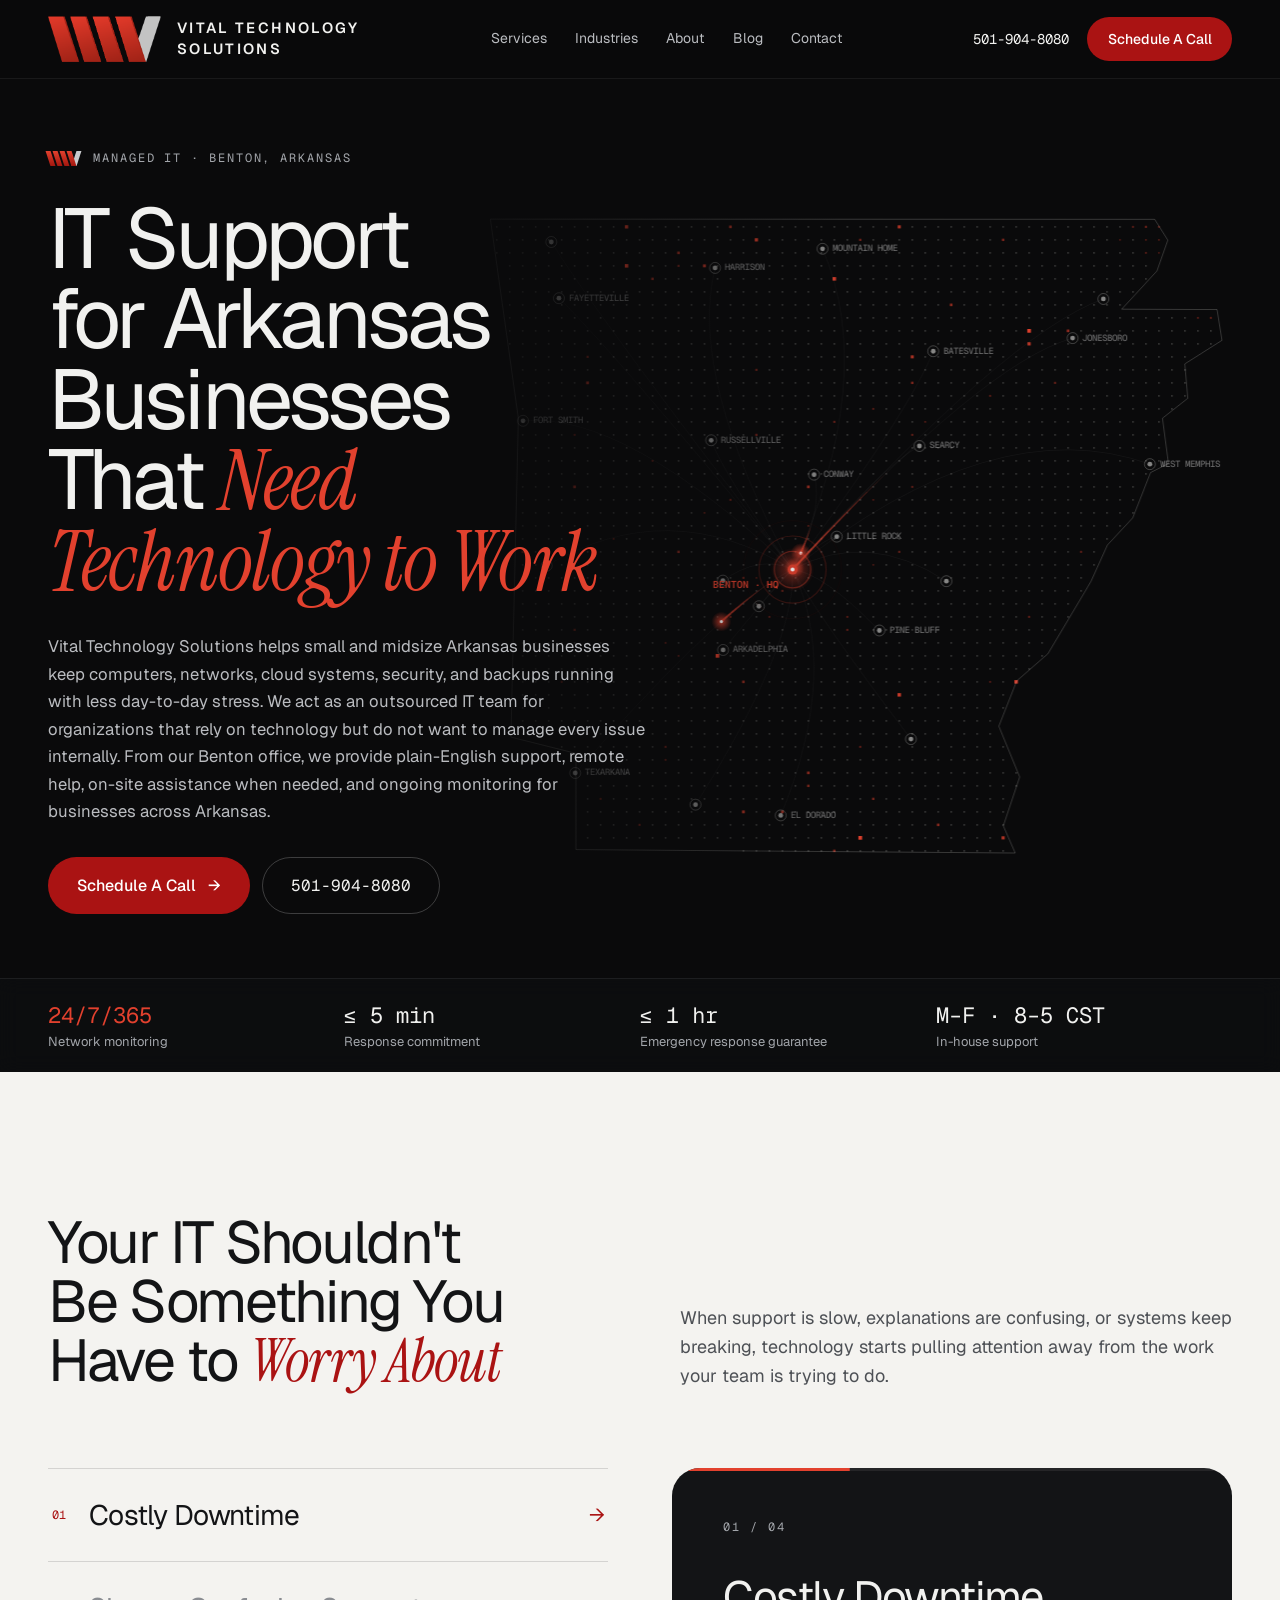
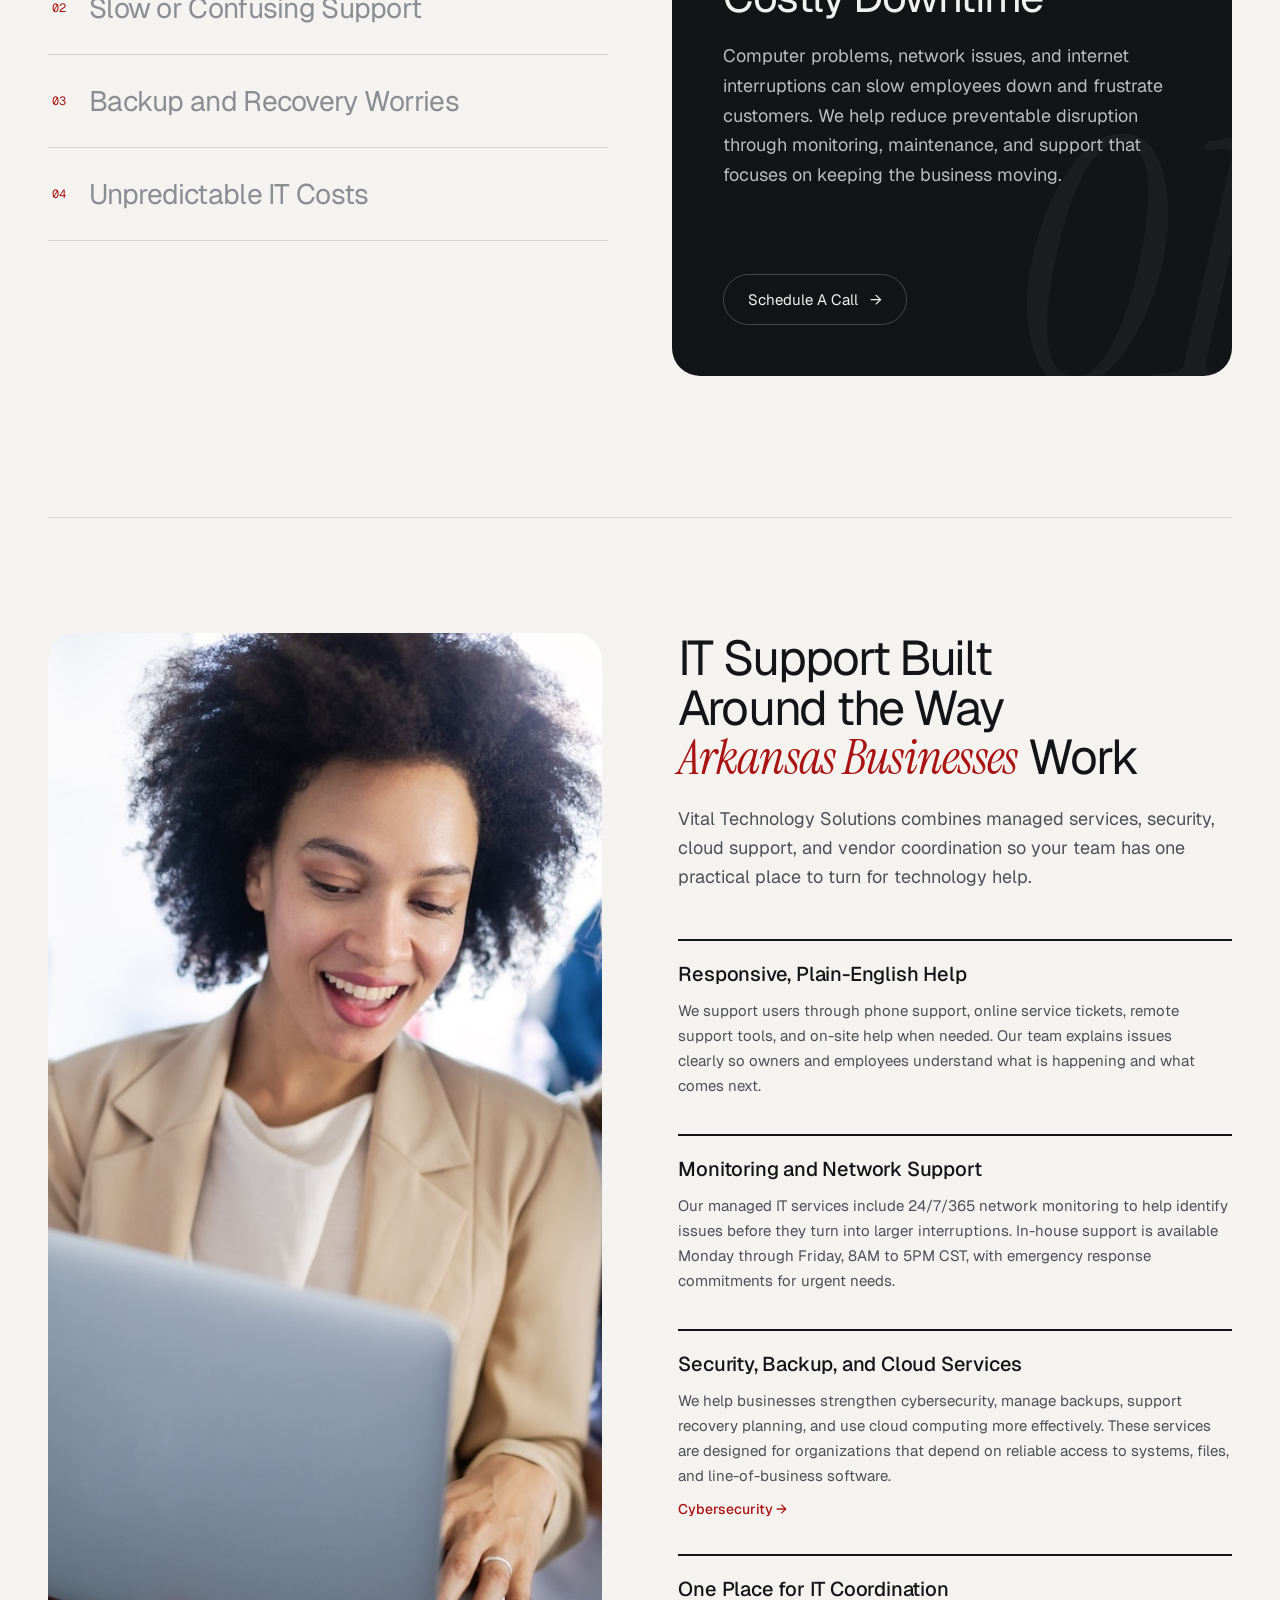
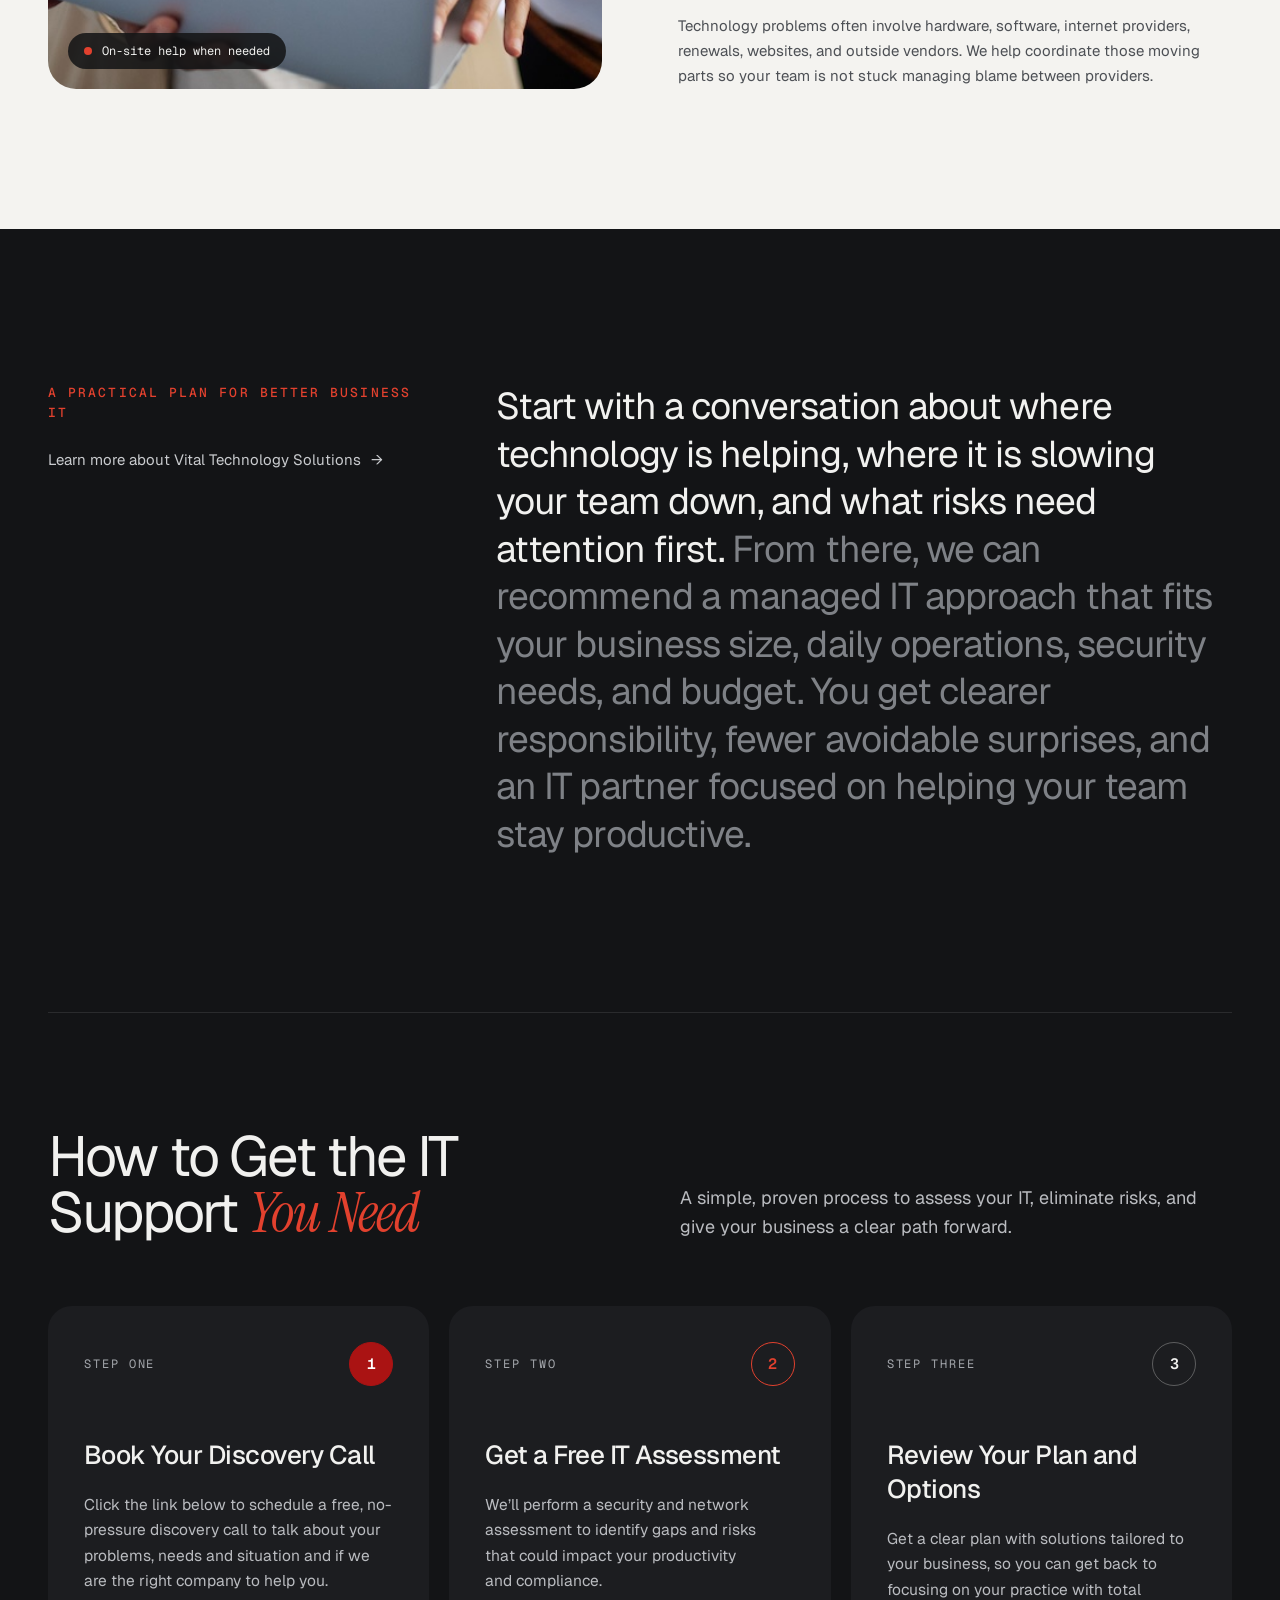
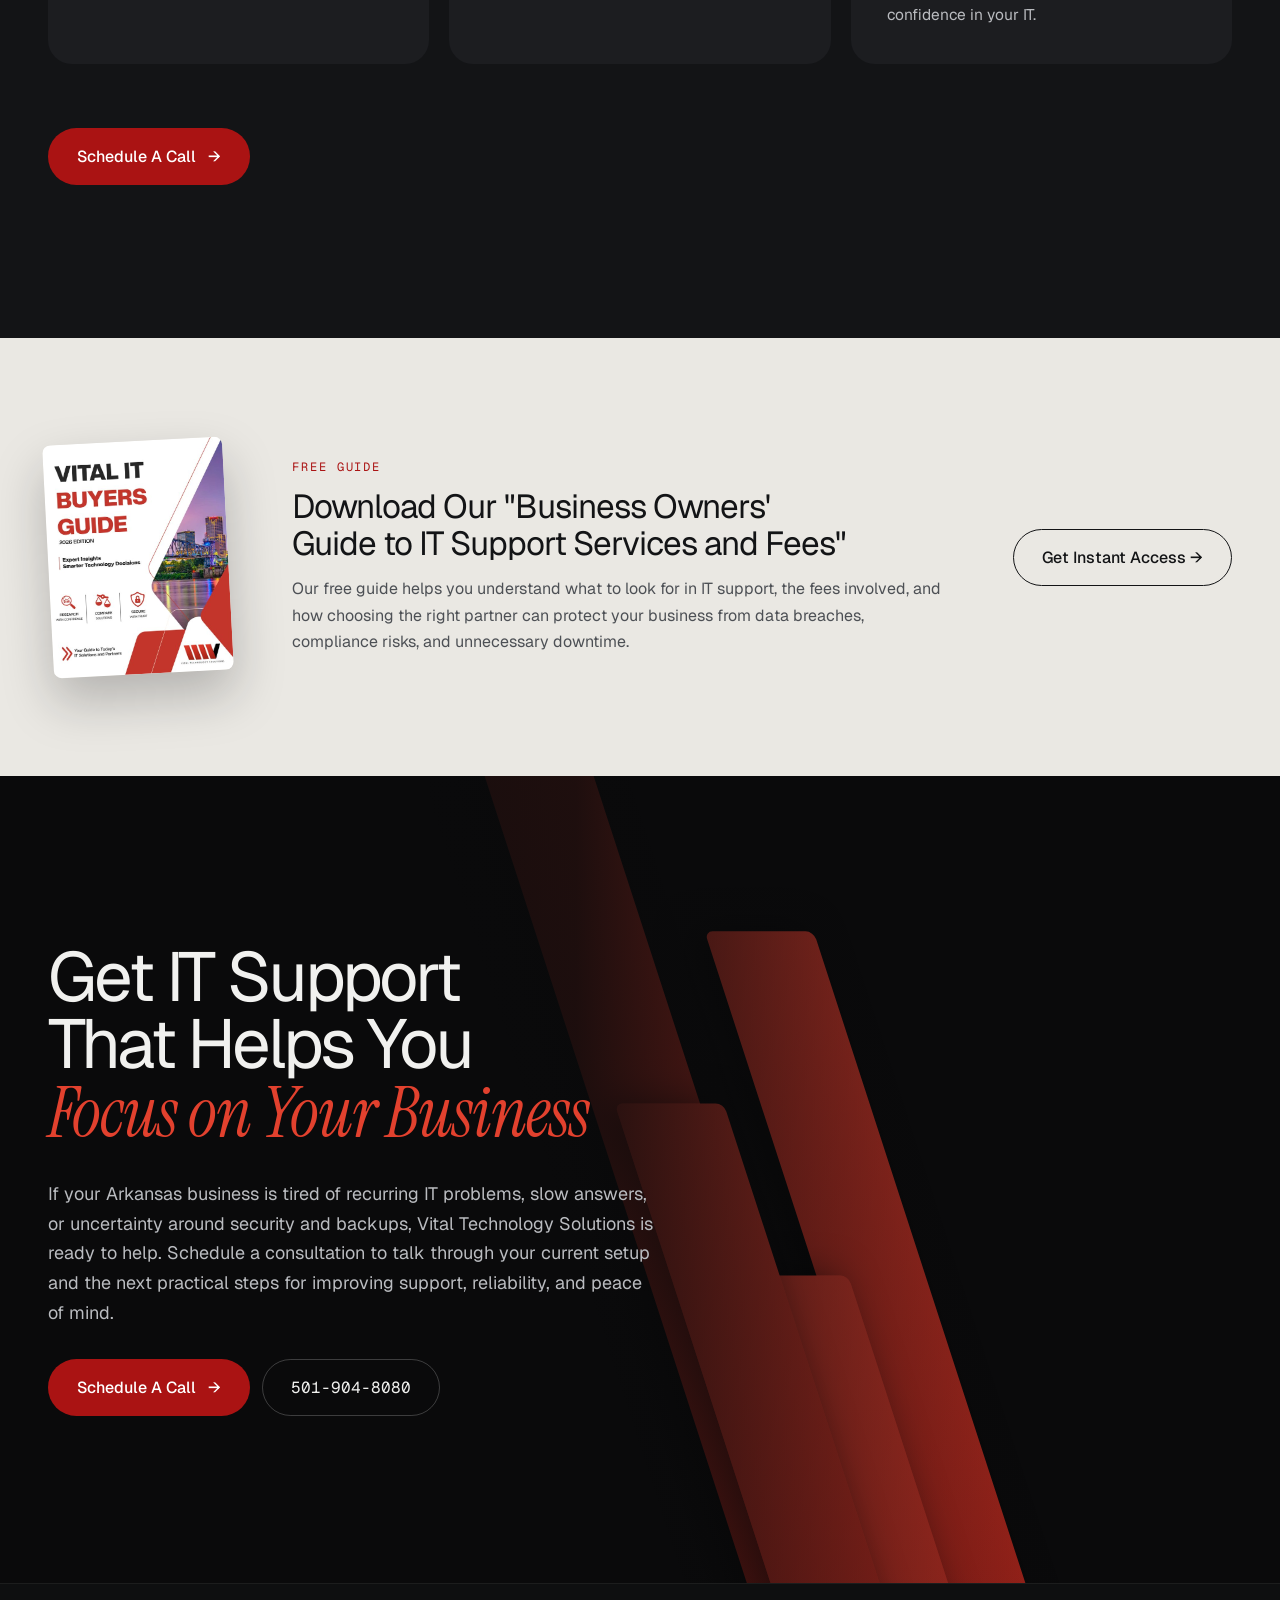
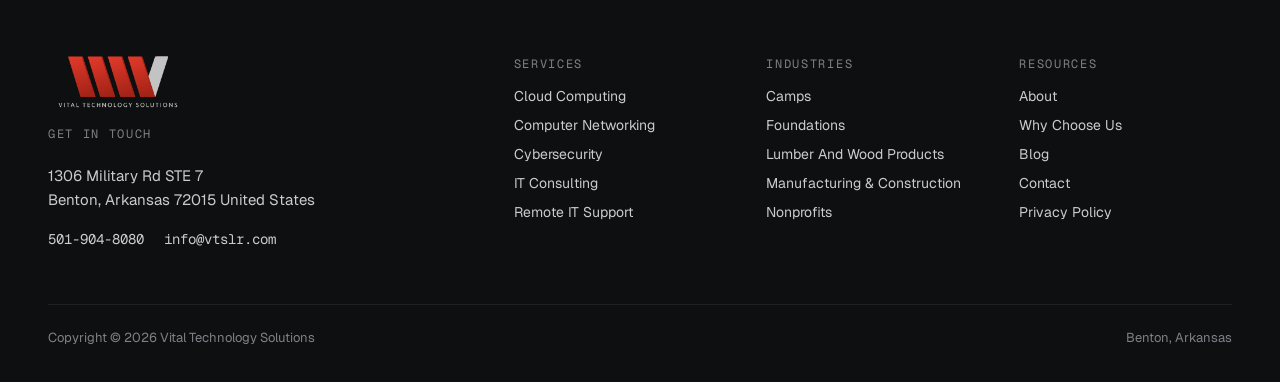
==== index.html @ 372dca4a "Add Vital Technology Solutions redesign site Static Home, About and Cybersecurity pages, ready for G" ====
<!DOCTYPE html>
<html lang="en">
<head>
  <meta charset="utf-8">
  <meta name="viewport" content="width=device-width, initial-scale=1">
  <title>IT Support for Arkansas Businesses | Vital Technology Solutions</title>
  <meta name="description" content="Vital Technology Solutions keeps computers, networks, cloud systems, security, and backups running for small and midsize Arkansas businesses, from our office in Benton.">
  <meta name="robots" content="noindex">
  <link rel="icon" type="image/png" href="images/favicon.png">
  <link rel="preconnect" href="https://fonts.googleapis.com">
  <link rel="preconnect" href="https://fonts.gstatic.com" crossorigin>
  <link rel="stylesheet" href="https://fonts.googleapis.com/css2?family=Geist:wght@300;400;500;600&family=Geist+Mono:wght@400;500;600&family=Instrument+Serif:ital@0;1&display=swap">
  <link rel="stylesheet" href="css/styles.css">
  <script src="js/arkansas-network.js" defer></script>
  <script src="js/main.js" defer></script>
</head>
<body>
  <a class="skip-link" href="#main">Skip to content</a>

  <header class="site-header">
    <div class="site-header__inner">
      <a class="brand" href="index.html" aria-label="Vital Technology Solutions home">
        <img src="images/logo-mark.png" alt="" width="113" height="46">
        <span class="brand__name"><span>Vital Technology</span><span>Solutions</span></span>
      </a>
      <nav class="site-nav" id="site-nav" aria-label="Main">
        <a href="cybersecurity.html">Services</a>
        <span class="coming-soon" title="Coming soon">Industries</span>
        <a href="about.html">About</a>
        <span class="coming-soon" title="Coming soon">Blog</span>
        <a href="#cta">Contact</a>
      </nav>
      <div class="site-header__actions">
        <a class="site-header__phone" href="tel:501-904-8080">501-904-8080</a>
        <a class="site-header__cta" href="#cta">Schedule A Call</a>
        <button class="nav-toggle" type="button" aria-controls="site-nav" aria-expanded="false" aria-label="Open menu"><span></span></button>
      </div>
    </div>
  </header>

  <main id="main">
    <section class="home-hero theme-black">
      <div class="home-hero__map" aria-hidden="true">
        <ar-network accent="#E2412E" ink="#EDEDEB" density="13" align="right" pad="0.08"></ar-network>
      </div>
      <div class="home-hero__fade"></div>
      <div class="home-hero__content">
        <div class="eyebrow label" data-intro>
          <span class="brand-bars" aria-hidden="true"><i></i><i></i><i></i><i></i><i></i></span>
          Managed IT · Benton, Arkansas
        </div>
        <h1 class="home-hero__title" data-intro>IT Support for Arkansas Businesses That <span class="accent">Need Technology to Work</span></h1>
        <p class="home-hero__intro" data-intro>Vital Technology Solutions helps small and midsize Arkansas businesses keep computers, networks, cloud systems, security, and backups running with less day-to-day stress. We act as an outsourced IT team for organizations that rely on technology but do not want to manage every issue internally. From our Benton office, we provide plain-English support, remote help, on-site assistance when needed, and ongoing monitoring for businesses across Arkansas.</p>
        <div class="btn-row" data-intro>
          <a class="btn btn--primary" href="#cta">Schedule A Call <span aria-hidden="true">→</span></a>
          <a class="btn btn--outline btn--phone" href="tel:501-904-8080">501-904-8080</a>
        </div>
      </div>
      <div class="home-hero__stats">
        <div class="stats">
          <div class="stat"><span class="stat__value stat__value--accent">24/7/365</span><span class="stat__label">Network monitoring</span></div>
          <div class="stat"><span class="stat__value">≤ 5 min</span><span class="stat__label">Response commitment</span></div>
          <div class="stat"><span class="stat__value">≤ 1 hr</span><span class="stat__label">Emergency response guarantee</span></div>
          <div class="stat"><span class="stat__value">M–F · 8–5 CST</span><span class="stat__label">In-house support</span></div>
        </div>
      </div>
    </section>

    <section class="problems-section theme-paper">
      <div class="container stack">
        <div class="split-intro" data-reveal>
          <h2 class="heading-xl">Your IT Shouldn't Be Something You Have to <span class="accent">Worry About</span></h2>
          <p class="lede">When support is slow, explanations are confusing, or systems keep breaking, technology starts pulling attention away from the work your team is trying to do.</p>
        </div>
        <div class="problems" data-problems data-reveal>
          <div class="problem-tabs">
            <button class="problem-tab is-active" type="button" aria-pressed="true"><span class="problem-tab__number">01</span><span class="problem-tab__title">Costly Downtime</span><span class="problem-tab__arrow" aria-hidden="true">→</span></button>
            <button class="problem-tab" type="button" aria-pressed="false"><span class="problem-tab__number">02</span><span class="problem-tab__title">Slow or Confusing Support</span><span class="problem-tab__arrow" aria-hidden="true">→</span></button>
            <button class="problem-tab" type="button" aria-pressed="false"><span class="problem-tab__number">03</span><span class="problem-tab__title">Backup and Recovery Worries</span><span class="problem-tab__arrow" aria-hidden="true">→</span></button>
            <button class="problem-tab" type="button" aria-pressed="false"><span class="problem-tab__number">04</span><span class="problem-tab__title">Unpredictable IT Costs</span><span class="problem-tab__arrow" aria-hidden="true">→</span></button>
          </div>
          <div class="problem-card" aria-live="polite">
            <div class="problem-card__track"><div class="problem-card__bar"></div></div>
            <div class="problem-card__ghost" aria-hidden="true" data-problem-number>01</div>
            <div class="problem-card__count label" aria-hidden="true"><span data-problem-number>01</span> / 04</div>
            <div class="problem-card__panels">
              <div class="problem-panel is-active">
                <h3>Costly Downtime</h3>
                <p>Computer problems, network issues, and internet interruptions can slow employees down and frustrate customers. We help reduce preventable disruption through monitoring, maintenance, and support that focuses on keeping the business moving.</p>
              </div>
              <div class="problem-panel">
                <h3>Slow or Confusing Support</h3>
                <p>Business owners should not have to chase vendors, decode technical jargon, or wait too long for an answer. Our approach is built around responsive help and clear communication without the geek-speak.</p>
              </div>
              <div class="problem-panel">
                <h3>Backup and Recovery Worries</h3>
                <p>Uncertain backups create real stress when files are deleted, systems fail, or a security incident affects operations. We help businesses plan for data backup and recovery so problems are easier to respond to when they happen.</p>
              </div>
              <div class="problem-panel">
                <h3>Unpredictable IT Costs</h3>
                <p>Surprise invoices and unclear responsibility make IT harder to budget and manage. Vital Technology Solutions offers flat-rate managed service options with packages based on business size, needs, and budget.</p>
              </div>
            </div>
            <a class="btn btn--outline btn--small" href="#cta">Schedule A Call <span aria-hidden="true">→</span></a>
          </div>
        </div>
      </div>
    </section>

    <section class="help-section theme-paper">
      <div class="container help">
        <div class="help__photo photo-frame" data-reveal>
          <img src="images/team-laptop.jpg" alt="Two colleagues reviewing work on a laptop" width="1400" height="933" loading="lazy">
          <div class="help__badge"><span class="dot"></span>On-site help when needed</div>
        </div>
        <div class="help__body stack">
          <div class="help__heading stack" data-reveal>
            <h2>IT Support Built Around the Way <span class="accent">Arkansas Businesses</span> Work</h2>
            <p class="lede">Vital Technology Solutions combines managed services, security, cloud support, and vendor coordination so your team has one practical place to turn for technology help.</p>
          </div>
          <div class="help__items" data-reveal>
            <div class="help-item">
              <h3>Responsive, Plain-English Help</h3>
              <p>We support users through phone support, online service tickets, remote support tools, and on-site help when needed. Our team explains issues clearly so owners and employees understand what is happening and what comes next.</p>
            </div>
            <div class="help-item">
              <h3>Monitoring and Network Support</h3>
              <p>Our managed IT services include 24/7/365 network monitoring to help identify issues before they turn into larger interruptions. In-house support is available Monday through Friday, 8AM to 5PM CST, with emergency response commitments for urgent needs.</p>
            </div>
            <div class="help-item">
              <h3>Security, Backup, and Cloud Services</h3>
              <p>We help businesses strengthen cybersecurity, manage backups, support recovery planning, and use cloud computing more effectively. These services are designed for organizations that depend on reliable access to systems, files, and line-of-business software.</p>
              <a class="help-item__link" href="cybersecurity.html">Cybersecurity →</a>
            </div>
            <div class="help-item">
              <h3>One Place for IT Coordination</h3>
              <p>Technology problems often involve hardware, software, internet providers, renewals, websites, and outside vendors. We help coordinate those moving parts so your team is not stuck managing blame between providers.</p>
            </div>
          </div>
        </div>
      </div>
    </section>

    <section class="plan-section theme-charcoal">
      <div class="container plan" data-reveal>
        <div class="plan__aside">
          <h2 class="plan__title">A Practical Plan for Better Business IT</h2>
          <a class="plan__link" href="about.html">Learn more about Vital Technology Solutions <span aria-hidden="true">→</span></a>
        </div>
        <p class="plan__text">Start with a conversation about where technology is helping, where it is slowing your team down, and what risks need attention first. <span>From there, we can recommend a managed IT approach that fits your business size, daily operations, security needs, and budget. You get clearer responsibility, fewer avoidable surprises, and an IT partner focused on helping your team stay productive.</span></p>
      </div>
    </section>

    <section class="process-section theme-charcoal">
      <div class="container process stack">
        <div class="split-intro" data-reveal>
          <h2 class="heading-xl">How to Get the IT Support <span class="accent">You Need</span></h2>
          <p class="lede">A simple, proven process to assess your IT, eliminate risks, and give your business a clear path forward.</p>
        </div>
        <div class="process__steps" data-reveal>
          <div class="step">
            <div class="step__top"><span class="label">Step One</span><span class="step__number step__number--filled" aria-hidden="true">1</span></div>
            <h3>Book Your Discovery Call</h3>
            <p class="card-text">Click the link below to schedule a free, no-pressure discovery call to talk about your problems, needs and situation and if we are the right company to help you.</p>
          </div>
          <div class="step">
            <div class="step__top"><span class="label">Step Two</span><span class="step__number step__number--accent" aria-hidden="true">2</span></div>
            <h3>Get a Free IT Assessment</h3>
            <p class="card-text">We’ll perform a security and network assessment to identify gaps and risks that could impact your productivity and compliance.</p>
          </div>
          <div class="step">
            <div class="step__top"><span class="label">Step Three</span><span class="step__number" aria-hidden="true">3</span></div>
            <h3>Review Your Plan and Options</h3>
            <p class="card-text">Get a clear plan with solutions tailored to your business, so you can get back to focusing on your practice with total confidence in your IT.</p>
          </div>
        </div>
        <a class="btn btn--primary" href="#cta">Schedule A Call <span aria-hidden="true">→</span></a>
      </div>
    </section>

    <section class="guide-section theme-sand">
      <div class="container guide" data-reveal>
        <img class="guide__cover" src="images/it-buyers-guide-cover.jpg" alt="Vital IT Buyers Guide, 2026 edition" width="540" height="699" loading="lazy">
        <div class="guide__text">
          <span class="label">Free guide</span>
          <h2>Download Our "Business Owners' Guide to IT Support Services and Fees"</h2>
          <p>Our free guide helps you understand what to look for in IT support, the fees involved, and how choosing the right partner can protect your business from data breaches, compliance risks, and unnecessary downtime.</p>
        </div>
        <a class="btn btn--ink" href="mailto:info@vtslr.com?subject=Business%20Owners'%20Guide%20to%20IT%20Support">Get Instant Access →</a>
      </div>
    </section>

    <section class="cta theme-black" id="cta">
      <div class="cta-stripes" aria-hidden="true">
        <div class="cta-stripes__stripe"><div class="cta-stripes__bar"></div></div>
        <div class="cta-stripes__stripe"><div class="cta-stripes__bar"></div></div>
        <div class="cta-stripes__stripe"><div class="cta-stripes__bar"></div></div>
        <div class="cta-stripes__stripe"><div class="cta-stripes__bar"></div></div>
        <div class="cta-stripes__stripe"><div class="cta-stripes__bar"></div></div>
      </div>
      <div class="cta__fade"></div>
      <div class="cta__content" data-reveal>
        <h2 class="heading-cta">Get IT Support That Helps You <span class="accent">Focus on Your Business</span></h2>
        <p class="lede lede--wide">If your Arkansas business is tired of recurring IT problems, slow answers, or uncertainty around security and backups, Vital Technology Solutions is ready to help. Schedule a consultation to talk through your current setup and the next practical steps for improving support, reliability, and peace of mind.</p>
        <div class="btn-row">
          <a class="btn btn--primary" href="mailto:info@vtslr.com?subject=Schedule%20a%20call">Schedule A Call <span aria-hidden="true">→</span></a>
          <a class="btn btn--outline btn--phone" href="tel:501-904-8080">501-904-8080</a>
        </div>
      </div>
    </section>
  </main>

  <footer class="site-footer">
    <div class="site-footer__inner">
      <div class="site-footer__grid">
        <div class="site-footer__contact">
          <img class="site-footer__logo" src="images/logo-full.png" alt="Vital Technology Solutions" width="140" height="52" loading="lazy">
          <h2 class="footer-heading">Get In Touch</h2>
          <address class="site-footer__address">1306 Military Rd STE 7<br>Benton, Arkansas 72015 United States</address>
          <div class="site-footer__links"><a href="tel:501-904-8080">501-904-8080</a><a href="mailto:info@vtslr.com">info@vtslr.com</a></div>
        </div>
        <div class="footer-column">
          <h2 class="footer-heading">Services</h2>
          <span class="coming-soon">Cloud Computing</span>
          <span class="coming-soon">Computer Networking</span>
          <a href="cybersecurity.html">Cybersecurity</a>
          <span class="coming-soon">IT Consulting</span>
          <span class="coming-soon">Remote IT Support</span>
        </div>
        <div class="footer-column">
          <h2 class="footer-heading">Industries</h2>
          <span class="coming-soon">Camps</span>
          <span class="coming-soon">Foundations</span>
          <span class="coming-soon">Lumber And Wood Products</span>
          <span class="coming-soon">Manufacturing &amp; Construction</span>
          <span class="coming-soon">Nonprofits</span>
        </div>
        <div class="footer-column">
          <h2 class="footer-heading">Resources</h2>
          <a href="about.html">About</a>
          <span class="coming-soon">Why Choose Us</span>
          <span class="coming-soon">Blog</span>
          <a href="#cta">Contact</a>
          <span class="coming-soon">Privacy Policy</span>
        </div>
      </div>
      <div class="site-footer__bottom"><span>Copyright © 2026 Vital Technology Solutions</span><span>Benton, Arkansas</span></div>
    </div>
  </footer>
</body>
</html>
---- css/styles.css ----
/* ==========================================================================
   Vital Technology Solutions: site stylesheet
   1. Tokens   2. Base   3. Layout & themes   4. Shared components
   5. Header   6. Footer 7. Home   8. About   9. Cybersecurity  10. Responsive
   ========================================================================== */

/* 1. Tokens
   ========================================================================== */
:root {
  --black: #0A0A0B;
  --near-black: #0E0F10;
  --charcoal: #131416;
  --graphite: #1C1D20;
  --paper: #F4F3F0;
  --sand: #EAE8E3;
  --white: #FFFFFF;

  --off-white: #F1F1EF;
  --grey-100: #C9CBCE;
  --grey-200: #BABCC0;
  --grey-300: #A3A6AB;
  --grey-400: #8A8D92;
  --grey-500: #7E8186;
  --grey-600: #5E6166;
  --grey-800: #4D5055;

  --brand-red: #AA1313;
  --brand-red-hover: #C8221A;
  --signal-red: #E2412E;

  --font-sans: 'Geist', system-ui, sans-serif;
  --font-mono: 'Geist Mono', ui-monospace, monospace;
  --font-serif: 'Instrument Serif', Georgia, serif;

  --gutter: clamp(20px, 4vw, 48px);
  --max-width: 1320px;
  --line-on-dark: rgba(241, 241, 239, 0.1);
  --line-on-light: rgba(19, 20, 22, 0.14);
}

/* 2. Base
   ========================================================================== */
*, *::before, *::after { box-sizing: border-box; }

html, body {
  margin: 0;
  background: var(--black);
  -webkit-font-smoothing: antialiased;
}

body {
  font-family: var(--font-sans);
  color: var(--off-white);
  overflow-x: clip;
}

h1, h2, h3, h4, p { margin: 0; }
img { display: block; max-width: 100%; }
a { color: inherit; text-decoration: none; }
a:hover { color: var(--signal-red); }
::selection { background: var(--brand-red); color: var(--white); }

:focus-visible {
  outline: 2px solid var(--signal-red);
  outline-offset: 3px;
}

.skip-link {
  position: fixed;
  top: 12px;
  left: 12px;
  z-index: 100;
  padding: 12px 18px;
  border-radius: 999px;
  background: var(--white);
  color: var(--charcoal);
  font-size: 14px;
  transform: translateY(-200%);
}
.skip-link:focus { transform: none; color: var(--charcoal); }

/* 3. Layout & themes
   ========================================================================== */
.container {
  max-width: var(--max-width);
  margin: 0 auto;
}

.section { padding: clamp(96px, 12vw, 160px) var(--gutter); }

/* Each theme sets the colours used by anything inside it. */
.theme-black, .theme-charcoal, .theme-near-black {
  --accent: var(--signal-red);
  --body-text: var(--grey-200);
  --rule: var(--line-on-dark);
  color: var(--off-white);
}
.theme-black { background: var(--black); }
.theme-charcoal { background: var(--charcoal); }

.theme-paper, .theme-sand {
  --accent: var(--brand-red);
  --body-text: var(--grey-800);
  --rule: var(--line-on-light);
  color: var(--charcoal);
}
.theme-paper { background: var(--paper); }
.theme-sand { background: var(--sand); }

.stack { display: flex; flex-direction: column; }

.split-intro {
  display: grid;
  grid-template-columns: repeat(auto-fit, minmax(min(100%, 440px), 1fr));
  gap: 24px 80px;
  align-items: end;
}

/* 4. Shared components
   ========================================================================== */
.heading-xl {
  font-weight: 400;
  font-size: clamp(36px, 4.4vw, 64px);
  line-height: 1;
  letter-spacing: -0.04em;
  text-wrap: balance;
}

.heading-cta {
  font-weight: 400;
  font-size: clamp(40px, 5.4vw, 84px);
  line-height: 0.98;
  letter-spacing: -0.045em;
  text-wrap: balance;
}

.accent {
  font-family: var(--font-serif);
  font-style: italic;
  letter-spacing: -0.015em;
  color: var(--accent);
}

.lede {
  font-size: 18px;
  line-height: 1.6;
  color: var(--body-text);
  text-wrap: pretty;
}
.lede--wide { line-height: 1.65; max-width: 620px; }

.card-text {
  font-size: 15.5px;
  line-height: 1.65;
  color: var(--body-text);
  text-wrap: pretty;
}

.label {
  font-family: var(--font-mono);
  font-size: 12px;
  letter-spacing: 0.16em;
  text-transform: uppercase;
}

.eyebrow {
  display: flex;
  align-items: center;
  gap: 14px;
  color: var(--grey-300);
}

/* Small version of the logo's stripes */
.brand-bars { display: flex; gap: 2px; isolation: isolate; }
.brand-bars i {
  position: relative;
  z-index: 1;
  width: 5px;
  height: 15px;
  background: linear-gradient(180deg, var(--signal-red), #A3170F);
  transform: skewX(18deg);
}
.brand-bars i:last-child {
  z-index: 0;
  margin-left: -2px;
  background: var(--grey-100);
  transform: skewX(-18deg);
}

.btn {
  display: inline-flex;
  align-items: center;
  gap: 12px;
  padding: 17px 28px;
  border-radius: 999px;
  border: 1px solid transparent;
  font-size: 16px;
  transition: background-color .2s, border-color .2s, color .2s;
}
.btn--primary { background: var(--brand-red); color: var(--white); font-weight: 500; }
.btn--primary:hover { background: var(--brand-red-hover); color: var(--white); }
.btn--outline { border-color: rgba(241, 241, 239, 0.22); }
.btn--outline:hover { border-color: var(--signal-red); color: var(--signal-red); }
.btn--ink { border-color: var(--charcoal); font-weight: 500; white-space: nowrap; }
.btn--ink:hover { background: var(--charcoal); color: var(--paper); }
.btn--small { padding: 15px 24px; font-size: 15px; font-weight: 400; }
.btn--phone { font-family: var(--font-mono); white-space: nowrap; }

.btn-row { display: flex; flex-wrap: wrap; gap: 12px; }

/* Photo that fills a positioned, rounded frame */
.photo-frame { position: relative; overflow: hidden; border-radius: 28px; }
.photo-frame img {
  position: absolute;
  inset: 0;
  width: 100%;
  height: 100%;
  object-fit: cover;
  object-position: center 30%;
}

/* Row of headline numbers */
.stats {
  max-width: var(--max-width);
  margin: 0 auto;
  padding: 0 var(--gutter);
  display: grid;
  grid-template-columns: repeat(auto-fit, minmax(200px, 1fr));
}
.stat { display: flex; flex-direction: column; gap: 4px; padding: 22px 0; }
.stat__value { font-family: var(--font-mono); font-size: 22px; }
.stat__value--accent { color: var(--signal-red); }
.stat__label { font-size: 13px; color: var(--grey-300); }
.stats--large { grid-template-columns: repeat(auto-fit, minmax(220px, 1fr)); }
.stats--large .stat { gap: 6px; padding: 30px 0; }
.stats--large .stat__value { font-size: 26px; }

/* Closing call-to-action */
.cta {
  position: relative;
  overflow: hidden;
  padding: clamp(110px, 13vw, 180px) var(--gutter);
}
.cta__fade {
  position: absolute;
  inset: 0;
  pointer-events: none;
  background: linear-gradient(90deg, var(--black) 0%, rgba(10, 10, 11, 0.9) 45%, rgba(10, 10, 11, 0.2) 80%);
}
.cta__content {
  position: relative;
  max-width: var(--max-width);
  margin: 0 auto;
  display: flex;
  flex-direction: column;
  gap: 32px;
}
.cta__content .heading-cta { max-width: 13ch; }

/* 5. Header
   ========================================================================== */
.site-header {
  position: fixed;
  inset: 0 0 auto;
  z-index: 50;
  background: rgba(10, 10, 11, 0.84);
  -webkit-backdrop-filter: blur(18px);
  backdrop-filter: blur(18px);
  border-bottom: 1px solid rgba(241, 241, 239, 0.07);
}
.site-header__inner {
  max-width: var(--max-width);
  margin: 0 auto;
  padding: 16px var(--gutter);
  display: flex;
  align-items: center;
  justify-content: space-between;
  gap: clamp(16px, 2.5vw, 40px);
}

.brand { display: flex; align-items: center; gap: 16px; flex: none; color: var(--off-white); }
.brand img { width: 113px; height: 46px; }
.brand__name {
  display: flex;
  flex-direction: column;
  gap: 6px;
  line-height: 1;
  font-size: clamp(12px, 1.15vw, 15px);
  font-weight: 600;
  letter-spacing: 0.16em;
  text-transform: uppercase;
  white-space: nowrap;
}

.site-nav {
  display: flex;
  justify-content: center;
  gap: clamp(16px, 2.2vw, 32px);
  font-size: 14px;
  color: var(--grey-200);
  white-space: nowrap;
}
.site-nav > * { padding: 6px 0; border-bottom: 2px solid transparent; }
.site-nav [aria-current="page"] { color: var(--off-white); border-bottom-color: var(--signal-red); }

/* Pages that aren't built yet: shown, but not clickable */
.coming-soon { cursor: default; }

.site-header__actions { display: flex; align-items: center; gap: 18px; flex: none; }
.site-header__phone { display: none; font-family: var(--font-mono); font-size: 14px; white-space: nowrap; }
.site-header__cta {
  padding: 13px clamp(16px, 1.6vw, 22px);
  border-radius: 999px;
  background: var(--brand-red);
  color: var(--white);
  font-size: 14px;
  font-weight: 500;
  white-space: nowrap;
  transition: background-color .2s;
}
.site-header__cta:hover { background: var(--brand-red-hover); color: var(--white); }

.nav-toggle {
  display: none;
  width: 44px;
  height: 44px;
  padding: 0;
  place-items: center;
  border: 1px solid rgba(241, 241, 239, 0.22);
  border-radius: 50%;
  background: none;
  color: var(--off-white);
  cursor: pointer;
}
.nav-toggle span,
.nav-toggle span::before,
.nav-toggle span::after {
  display: block;
  width: 16px;
  height: 1.5px;
  background: currentColor;
  transition: transform .2s, background-color .2s;
}
.nav-toggle span { position: relative; }
.nav-toggle span::before, .nav-toggle span::after { content: ""; position: absolute; left: 0; }
.nav-toggle span::before { transform: translateY(-5px); }
.nav-toggle span::after { transform: translateY(5px); }
.nav-toggle[aria-expanded="true"] span { background: transparent; }
.nav-toggle[aria-expanded="true"] span::before { background: var(--off-white); transform: rotate(45deg); }
.nav-toggle[aria-expanded="true"] span::after { background: var(--off-white); transform: rotate(-45deg); }

/* 6. Footer
   ========================================================================== */
.site-footer {
  background: var(--near-black);
  color: var(--grey-100);
  padding: 72px var(--gutter) 36px;
  border-top: 1px solid rgba(241, 241, 239, 0.06);
}
.site-footer__inner {
  max-width: var(--max-width);
  margin: 0 auto;
  display: flex;
  flex-direction: column;
  gap: 56px;
}
.site-footer__grid {
  display: grid;
  grid-template-columns: 2fr 1fr 1fr 1fr;
  gap: 40px;
}
.site-footer__contact { display: flex; flex-direction: column; gap: 18px; }
.site-footer__logo { height: 52px; width: auto; align-self: flex-start; }
.site-footer__address { font-size: 15px; line-height: 1.6; font-style: normal; }
.site-footer__links { display: flex; flex-wrap: wrap; gap: 8px 20px; font-family: var(--font-mono); font-size: 14px; }
.footer-heading {
  margin-bottom: 4px;
  font-family: var(--font-mono);
  font-size: 12px;
  font-weight: 400;
  letter-spacing: 0.14em;
  text-transform: uppercase;
  color: var(--grey-500);
}
.footer-column { display: flex; flex-direction: column; gap: 11px; font-size: 14px; }
.site-footer__bottom {
  display: flex;
  flex-wrap: wrap;
  justify-content: space-between;
  gap: 12px;
  padding-top: 24px;
  border-top: 1px solid rgba(241, 241, 239, 0.08);
  font-size: 13px;
  color: var(--grey-500);
}

/* 7. Home
   ========================================================================== */
.home-hero {
  position: relative;
  min-height: 100vh;
  display: flex;
  flex-direction: column;
  overflow: hidden;
}
.home-hero__map { position: absolute; top: 0; bottom: 0; right: -3%; width: min(1180px, 72%); }
.home-hero__map ar-network { position: absolute; inset: 0; }
.home-hero__fade {
  position: absolute;
  inset: 0;
  pointer-events: none;
  background: linear-gradient(90deg, var(--black) 0%, rgba(10, 10, 11, 0.92) 34%, rgba(10, 10, 11, 0) 66%);
}
.home-hero__content {
  position: relative;
  flex: 1;
  width: 100%;
  max-width: var(--max-width);
  margin: 0 auto;
  padding: 150px var(--gutter) 64px;
  display: flex;
  flex-direction: column;
  justify-content: center;
  gap: 32px;
}
.home-hero__title {
  font-weight: 400;
  font-size: clamp(46px, 6.6vw, 108px);
  line-height: 0.95;
  letter-spacing: -0.045em;
  max-width: 12.5ch;
  text-wrap: balance;
}
.home-hero__intro {
  font-size: clamp(16px, 1.3vw, 18px);
  line-height: 1.65;
  color: var(--grey-200);
  max-width: 600px;
  text-wrap: pretty;
}
.home-hero__stats {
  position: relative;
  border-top: 1px solid rgba(241, 241, 239, 0.08);
  background: rgba(14, 15, 16, 0.7);
  -webkit-backdrop-filter: blur(10px);
  backdrop-filter: blur(10px);
}

.problems-section { padding: clamp(88px, 11vw, 150px) var(--gutter); }
.problems-section .container { gap: clamp(48px, 6vw, 80px); }
.problems-section .heading-xl { font-size: clamp(36px, 4.6vw, 68px); }
.problems {
  display: grid;
  grid-template-columns: repeat(auto-fit, minmax(min(100%, 400px), 1fr));
  gap: 24px 64px;
  align-items: stretch;
}
.problem-tabs { display: flex; flex-direction: column; border-top: 1px solid var(--rule); }
.problem-tab {
  width: 100%;
  display: flex;
  align-items: center;
  gap: 22px;
  padding: 28px 4px;
  border: 0;
  border-bottom: 1px solid var(--rule);
  background: none;
  font: inherit;
  font-size: clamp(22px, 2.2vw, 32px);
  letter-spacing: -0.025em;
  text-align: left;
  color: var(--grey-400);
  cursor: pointer;
  transition: color .2s;
}
.problem-tab:hover, .problem-tab.is-active { color: var(--charcoal); }
.problem-tab__number { font-family: var(--font-mono); font-size: 12px; letter-spacing: 0.04em; color: var(--brand-red); }
.problem-tab__title { flex: 1; }
.problem-tab__arrow { font-size: 20px; color: transparent; }
.problem-tab.is-active .problem-tab__arrow { color: var(--brand-red); }

.problem-card {
  --accent: var(--signal-red);
  position: relative;
  display: flex;
  flex-direction: column;
  justify-content: space-between;
  gap: 40px;
  min-height: 440px;
  padding: clamp(32px, 4vw, 56px);
  border-radius: 28px;
  background: var(--charcoal);
  color: var(--off-white);
  overflow: hidden;
}
.problem-card__track { position: absolute; inset: 0 0 auto; height: 3px; background: rgba(241, 241, 239, 0.08); }
.problem-card__bar { height: 100%; background: var(--signal-red); transform-origin: left center; transform: scaleX(0); }
.problem-card__ghost {
  position: absolute;
  right: -20px;
  bottom: -60px;
  font-family: var(--font-serif);
  font-style: italic;
  font-size: 340px;
  line-height: 1;
  color: rgba(241, 241, 239, 0.04);
  pointer-events: none;
}
.problem-card__count { color: var(--grey-300); }
/* Panels share one grid cell so the card keeps the height of the longest. */
.problem-card__panels { position: relative; display: grid; }
.problem-panel { grid-area: 1 / 1; display: flex; flex-direction: column; gap: 22px; visibility: hidden; }
.problem-panel.is-active { visibility: visible; }
.problem-panel h3 {
  font-weight: 400;
  font-size: clamp(32px, 3.4vw, 50px);
  line-height: 1.02;
  letter-spacing: -0.035em;
}
.problem-panel p { font-size: 18px; line-height: 1.65; color: var(--grey-200); text-wrap: pretty; }
.problem-card .btn { position: relative; align-self: flex-start; }

.help-section { padding: 0 var(--gutter) clamp(88px, 11vw, 150px); }
.help {
  display: grid;
  grid-template-columns: repeat(auto-fit, minmax(min(100%, 460px), 1fr));
  gap: clamp(40px, 6vw, 88px);
  padding-top: clamp(72px, 9vw, 120px);
  border-top: 1px solid rgba(19, 20, 22, 0.12);
}
.help__photo { min-height: 520px; }
.help__badge {
  position: absolute;
  left: 20px;
  bottom: 20px;
  display: flex;
  align-items: center;
  gap: 10px;
  padding: 10px 16px;
  border-radius: 999px;
  background: rgba(19, 20, 22, 0.86);
  color: var(--off-white);
  font-family: var(--font-mono);
  font-size: 12px;
}
.dot { width: 8px; height: 8px; border-radius: 50%; background: var(--signal-red); }
.help__heading { gap: 22px; }
.help__heading h2 {
  font-weight: 400;
  font-size: clamp(34px, 3.8vw, 56px);
  line-height: 1.02;
  letter-spacing: -0.04em;
  text-wrap: balance;
}
.help__body { gap: 48px; }
.help__items {
  display: grid;
  grid-template-columns: repeat(auto-fit, minmax(min(100%, 260px), 1fr));
  gap: 36px 44px;
}
.help-item { display: flex; flex-direction: column; gap: 12px; padding-top: 20px; border-top: 2px solid var(--charcoal); }
.help-item h3 { font-weight: 500; font-size: 20px; letter-spacing: -0.01em; }
.help-item p { font-size: 15px; line-height: 1.65; color: var(--body-text); text-wrap: pretty; }
.help-item__link { font-size: 14px; font-weight: 500; color: var(--brand-red); }

.plan-section { padding: clamp(96px, 12vw, 170px) var(--gutter); }
.plan { display: grid; grid-template-columns: 1fr 2fr; gap: 32px 80px; }
.plan__aside { display: flex; flex-direction: column; gap: 28px; }
.plan__title { font-family: var(--font-mono); font-weight: 500; font-size: 13px; letter-spacing: 0.16em; line-height: 1.5; text-transform: uppercase; color: var(--signal-red); }
.plan__link { display: flex; align-items: center; gap: 10px; font-size: 15px; color: var(--grey-100); }
.plan__text { font-size: clamp(26px, 2.9vw, 42px); line-height: 1.28; letter-spacing: -0.025em; text-wrap: pretty; }
.plan__text span { color: var(--grey-500); }

.process-section { padding: 0 var(--gutter) clamp(96px, 12vw, 160px); }
.process { gap: 64px; padding-top: clamp(72px, 9vw, 120px); border-top: 1px solid var(--rule); }
.process__steps {
  display: grid;
  grid-template-columns: repeat(auto-fit, minmax(min(100%, 300px), 1fr));
  gap: 20px;
}
.process .btn { align-self: flex-start; }
.step { display: flex; flex-direction: column; gap: 20px; padding: 36px; border-radius: 24px; background: var(--graphite); }
.step__top { display: flex; justify-content: space-between; align-items: center; color: var(--grey-300); }
.step__number {
  width: 44px;
  height: 44px;
  display: grid;
  place-items: center;
  border: 1px solid rgba(241, 241, 239, 0.3);
  border-radius: 50%;
  color: var(--off-white);
  font-family: var(--font-mono);
  font-size: 15px;
  font-weight: 600;
  letter-spacing: 0;
}
.step__number--filled { border-color: var(--brand-red); background: var(--brand-red); color: var(--white); }
.step__number--accent { border-color: var(--signal-red); color: var(--signal-red); }
.step h3 { margin-top: 32px; font-weight: 500; font-size: 26px; letter-spacing: -0.02em; }

.guide-section { padding: clamp(64px, 8vw, 104px) var(--gutter); }
.guide { display: flex; flex-wrap: wrap; align-items: center; gap: 40px 64px; }
.guide__cover {
  width: 180px;
  height: 233px;
  flex: none;
  object-fit: cover;
  border-radius: 8px;
  box-shadow: 0 24px 50px rgba(19, 20, 22, 0.25);
  transform: rotate(-3deg);
}
.guide__text { flex: 1 1 420px; display: flex; flex-direction: column; gap: 14px; }
.guide__text .label { color: var(--accent); }
.guide__text h2 { font-weight: 400; font-size: clamp(26px, 2.6vw, 38px); line-height: 1.1; letter-spacing: -0.03em; text-wrap: balance; }
.guide__text p { font-size: 16px; line-height: 1.65; color: var(--body-text); max-width: 720px; text-wrap: pretty; }
.guide .btn { flex: none; }

.cta-stripes {
  position: absolute;
  z-index: 0;
  isolation: isolate;
  top: 0;
  bottom: 0;
  right: clamp(-60px, -2vw, 0px);
  display: flex;
  gap: clamp(18px, 2.4vw, 34px);
  align-items: stretch;
  pointer-events: none;
}
.cta-stripes__stripe { flex: none; height: 100%; display: flex; align-items: center; }
.cta-stripes__bar {
  width: clamp(56px, 8.5vw, 124px);
  height: 150%;
  border-radius: 8px;
  transform: skewX(18deg);
  background: linear-gradient(180deg, #D93A2B 0%, #8F140E 100%);
}
.cta-stripes__stripe:last-child .cta-stripes__bar {
  transform: skewX(-18deg);
  background: linear-gradient(180deg, #4A4C50 0%, #26282B 100%);
}

/* 8. About
   ========================================================================== */
.about-hero {
  position: relative;
  padding: clamp(140px, 15vw, 200px) var(--gutter) 0;
  overflow: hidden;
}
.about-hero__year {
  position: absolute;
  top: 0;
  right: 0;
  font-family: var(--font-serif);
  font-style: italic;
  font-size: clamp(220px, 34vw, 560px);
  line-height: 0.8;
  letter-spacing: -0.04em;
  color: rgba(241, 241, 239, 0.035);
  pointer-events: none;
  transform: translate(6%, -4%);
}
.about-hero__grid {
  position: relative;
  max-width: var(--max-width);
  margin: 0 auto;
  display: grid;
  grid-template-columns: repeat(auto-fit, minmax(min(100%, 460px), 1fr));
  gap: 56px 88px;
  align-items: end;
}
.about-hero__copy { display: flex; flex-direction: column; gap: 30px; padding-bottom: clamp(40px, 6vw, 88px); }
.about-hero__title {
  font-weight: 400;
  font-size: clamp(46px, 6vw, 96px);
  line-height: 0.95;
  letter-spacing: -0.045em;
  text-wrap: balance;
}
.about-hero__copy p { line-height: 1.65; max-width: 580px; }
.about-hero__portrait { height: clamp(460px, 48vw, 640px); border-radius: 28px 28px 0 0; }
.about-hero__portrait img { object-position: center 20%; }
.name-tag {
  position: absolute;
  left: 20px;
  bottom: 20px;
  display: flex;
  flex-direction: column;
  gap: 2px;
  padding: 12px 18px;
  border-radius: 14px;
  background: rgba(19, 20, 22, 0.88);
}
.name-tag__name { font-weight: 500; font-size: 16px; }
.name-tag__title { font-family: var(--font-mono); font-size: 12px; color: var(--grey-300); }

.about-facts { background: var(--charcoal); border-top: 1px solid rgba(241, 241, 239, 0.08); }

.story { gap: clamp(64px, 8vw, 110px); }
.story__statement {
  font-size: clamp(30px, 3.8vw, 58px);
  line-height: 1.12;
  letter-spacing: -0.035em;
  max-width: 22ch;
  text-wrap: balance;
}
.story__columns {
  display: grid;
  grid-template-columns: repeat(auto-fit, minmax(min(100%, 320px), 1fr));
  gap: 40px 64px;
}
.body-copy { font-size: 17px; line-height: 1.7; color: var(--body-text); text-wrap: pretty; }
.body-copy strong { color: var(--charcoal); font-weight: 600; }
.certifications { gap: 28px; padding-top: 48px; border-top: 1px solid var(--rule); }
.certifications .label { color: var(--accent); }
.certifications__grid {
  display: grid;
  grid-template-columns: repeat(auto-fit, minmax(min(100%, 240px), 1fr));
  gap: 14px;
}
.cert {
  display: flex;
  flex-direction: column;
  justify-content: space-between;
  gap: 28px;
  min-height: 150px;
  padding: 24px;
  border: 1px solid rgba(19, 20, 22, 0.08);
  border-radius: 18px;
  background: var(--white);
}
.cert__name { font-family: var(--font-mono); font-size: 22px; line-height: 1.2; letter-spacing: -0.01em; }
.cert__issuer { font-size: 13px; color: var(--body-text); }

.values { gap: 56px; }
.values__cards {
  display: grid;
  grid-template-columns: repeat(auto-fit, minmax(min(100%, 300px), 1fr));
  gap: 16px;
}
.value-card { display: flex; flex-direction: column; gap: 16px; padding: 36px; border-radius: 24px; background: var(--paper); }
.value-card__number { font-family: var(--font-mono); font-size: 12px; color: var(--accent); }
.value-card h3 { margin-top: 24px; font-weight: 500; font-size: 22px; letter-spacing: -0.015em; }
.values__promise {
  display: grid;
  grid-template-columns: repeat(auto-fit, minmax(min(100%, 440px), 1fr));
  gap: 16px;
}
.promise {
  display: flex;
  flex-direction: column;
  justify-content: space-between;
  gap: 48px;
  padding: clamp(36px, 4vw, 56px);
  border-radius: 28px;
  background: var(--charcoal);
  color: var(--off-white);
}
.promise__label { display: flex; align-items: center; gap: 10px; color: var(--signal-red); }
.promise__body { display: flex; flex-direction: column; gap: 20px; }
.promise h3 { font-weight: 400; font-size: clamp(30px, 3vw, 44px); line-height: 1.05; letter-spacing: -0.03em; }
.promise p { font-size: 17px; line-height: 1.65; color: var(--grey-200); text-wrap: pretty; }
.promise p span { color: var(--off-white); border-bottom: 2px solid var(--signal-red); }
.values__photo { min-height: 400px; }

.about-cta__map { position: absolute; top: -6%; bottom: -6%; right: -8%; width: min(980px, 70%); opacity: 0.6; }
.about-cta__map ar-network { position: absolute; inset: 0; }
.about-cta .cta__fade { background: linear-gradient(90deg, var(--black) 0%, rgba(10, 10, 11, 0.85) 40%, rgba(10, 10, 11, 0) 75%); }
.about-cta .heading-cta { font-size: clamp(40px, 5.2vw, 80px); max-width: 14ch; }

/* 9. Cybersecurity
   ========================================================================== */
.cyber-hero {
  position: relative;
  min-height: 100vh;
  display: flex;
  align-items: center;
  padding: 140px var(--gutter) 80px;
  overflow: hidden;
}
.cyber-hero__grid {
  position: relative;
  width: 100%;
  max-width: var(--max-width);
  margin: 0 auto;
  display: grid;
  grid-template-columns: repeat(auto-fit, minmax(min(100%, 480px), 1fr));
  gap: 48px 64px;
  align-items: center;
}
.cyber-hero__copy { display: flex; flex-direction: column; gap: 30px; }
.breadcrumb { display: flex; align-items: center; gap: 10px; color: var(--grey-300); }
.breadcrumb__separator { color: var(--grey-600); }
.breadcrumb__current { color: var(--signal-red); }
.cyber-hero__title {
  font-weight: 400;
  font-size: clamp(44px, 5.6vw, 88px);
  line-height: 0.96;
  letter-spacing: -0.045em;
  text-wrap: balance;
}
.cyber-hero__copy .lede { line-height: 1.65; max-width: 580px; }
.cyber-hero__diagram { display: flex; flex-direction: column; gap: 20px; width: 100%; max-width: 620px; justify-self: center; }
.cyber-hero__diagram layered-defense { position: relative; aspect-ratio: 1 / 1; width: 100%; }
.cyber-hero__caption {
  font-family: var(--font-mono);
  font-size: 12px;
  line-height: 1.6;
  letter-spacing: 0.04em;
  color: var(--grey-300);
  max-width: 440px;
}

.cyber-problems-section { padding: clamp(88px, 11vw, 150px) var(--gutter); }
.cyber-problems-section .container, .approach { gap: 56px; }
.cyber-problems {
  display: grid;
  grid-template-columns: repeat(auto-fit, minmax(min(100%, 520px), 1fr));
  border-top: 1px solid var(--rule);
}
.cyber-problem {
  display: grid;
  grid-template-columns: 72px 1fr;
  gap: 16px;
  padding: 40px 40px 40px 0;
  border-bottom: 1px solid var(--rule);
}
.cyber-problem__number { font-family: var(--font-serif); font-style: italic; font-size: 44px; line-height: 1; color: var(--accent); }
.cyber-problem__body { display: flex; flex-direction: column; gap: 12px; }
.cyber-problem h3 { font-weight: 500; font-size: 24px; letter-spacing: -0.02em; }

.approach__cards {
  display: grid;
  grid-template-columns: repeat(auto-fit, minmax(min(100%, 280px), 1fr));
  gap: 16px;
}
.approach-card { display: flex; flex-direction: column; gap: 16px; padding: 32px; border-radius: 24px; background: var(--graphite); }
.approach-card__tag { font-family: var(--font-mono); font-size: 22px; }
.approach-card h3 { margin-top: 28px; font-weight: 500; font-size: 21px; letter-spacing: -0.015em; }
.approach-card .card-text { font-size: 15px; }

.faq-layout {
  display: grid;
  grid-template-columns: repeat(auto-fit, minmax(min(100%, 420px), 1fr));
  gap: 48px 88px;
  align-items: start;
}
.faq-layout__aside { display: flex; flex-direction: column; gap: 32px; }
.faq-layout__photo { height: 340px; border-radius: 24px; }
.faq-list { display: flex; flex-direction: column; border-top: 1px solid var(--rule); }
.faq { border-bottom: 1px solid var(--rule); }
.faq summary {
  display: flex;
  justify-content: space-between;
  align-items: center;
  gap: 24px;
  padding: 26px 0;
  font-size: clamp(18px, 1.6vw, 22px);
  font-weight: 500;
  letter-spacing: -0.015em;
  list-style: none;
  cursor: pointer;
  transition: color .2s;
}
.faq summary::-webkit-details-marker { display: none; }
.faq summary:hover { color: var(--brand-red); }
.faq__icon {
  flex: none;
  width: 36px;
  height: 36px;
  display: grid;
  place-items: center;
  border: 1px solid rgba(19, 20, 22, 0.2);
  border-radius: 50%;
  font-size: 18px;
  font-weight: 400;
  transition: transform .3s;
}
.faq[open] .faq__icon { transform: rotate(45deg); }
.faq p { padding: 0 64px 28px 0; font-size: 16px; line-height: 1.7; color: var(--body-text); text-wrap: pretty; }

.cyber-cta__grid {
  position: relative;
  max-width: var(--max-width);
  margin: 0 auto;
  display: grid;
  grid-template-columns: repeat(auto-fit, minmax(min(100%, 480px), 1fr));
  gap: 48px 80px;
  align-items: center;
}
.cyber-cta__copy { display: flex; flex-direction: column; gap: 28px; }
.cyber-cta__copy .heading-cta { font-size: clamp(40px, 5vw, 76px); }
.cyber-cta__copy .lede { line-height: 1.65; }
.cyber-cta__actions { display: flex; flex-direction: column; gap: 16px; align-items: flex-start; }
.cyber-cta__phone {
  font-family: var(--font-mono);
  font-size: clamp(34px, 5vw, 72px);
  letter-spacing: -0.03em;
  line-height: 1;
  white-space: nowrap;
}

/* 10. Responsive
   ========================================================================== */
@media (min-width: 1120px) {
  .site-header__phone { display: block; }
}

@media (max-width: 1000px) {
  .site-footer__grid { grid-template-columns: repeat(3, 1fr); }
  .site-footer__contact { grid-column: 1 / -1; }
}

@media (max-width: 900px) {
  .nav-toggle { display: grid; }

  .site-nav {
    position: absolute;
    top: 100%;
    left: 0;
    right: 0;
    display: none;
    flex-direction: column;
    gap: 0;
    padding: 8px var(--gutter) 20px;
    background: var(--black);
    border-bottom: 1px solid rgba(241, 241, 239, 0.07);
    font-size: 17px;
  }
  .site-nav.is-open { display: flex; }
  .site-nav > * { padding: 14px 0; border-bottom: 1px solid rgba(241, 241, 239, 0.07); }
  .site-nav > :last-child { border-bottom: 0; }
  .site-nav [aria-current="page"] { border-bottom-color: rgba(241, 241, 239, 0.07); color: var(--signal-red); }
  .site-nav .coming-soon { color: var(--grey-500); }

  .plan { grid-template-columns: 1fr; }

  /* The map can't sit beside the copy here, so it becomes a faint backdrop. */
  .home-hero__map { right: -20%; width: 120%; opacity: 0.45; }
  .home-hero__fade { background: linear-gradient(180deg, rgba(10, 10, 11, 0.55), rgba(10, 10, 11, 0.8)); }
  .about-cta__map { width: 120%; right: -30%; opacity: 0.35; }
  .about-cta .cta__fade, .cta__fade { background: rgba(10, 10, 11, 0.72); }
}

@media (max-width: 560px) {
  .brand__name { display: none; }
  .site-footer__grid { grid-template-columns: repeat(2, 1fr); }
  .stats { grid-template-columns: repeat(2, 1fr); gap: 0 16px; }
  .stat { padding: 16px 0; }
  .stat__value { font-size: 18px; }
  .stats--large .stat { padding: 20px 0; }
  .stats--large .stat__value { font-size: 20px; }
  .problem-tab { padding: 22px 4px; gap: 16px; }
  .problem-card__ghost { font-size: 220px; }
  .help__photo { min-height: 340px; }
  .cyber-problem { grid-template-columns: 52px 1fr; padding-right: 0; }
  .cyber-problem__number { font-size: 34px; }
  .faq p { padding-right: 0; }
  .btn { padding: 15px 22px; }
  .guide .btn { white-space: normal; }
}

@media (max-width: 359px) {
  .site-header__cta { display: none; }
}

@media (prefers-reduced-motion: reduce) {
  *, *::before, *::after { transition: none !important; }
}
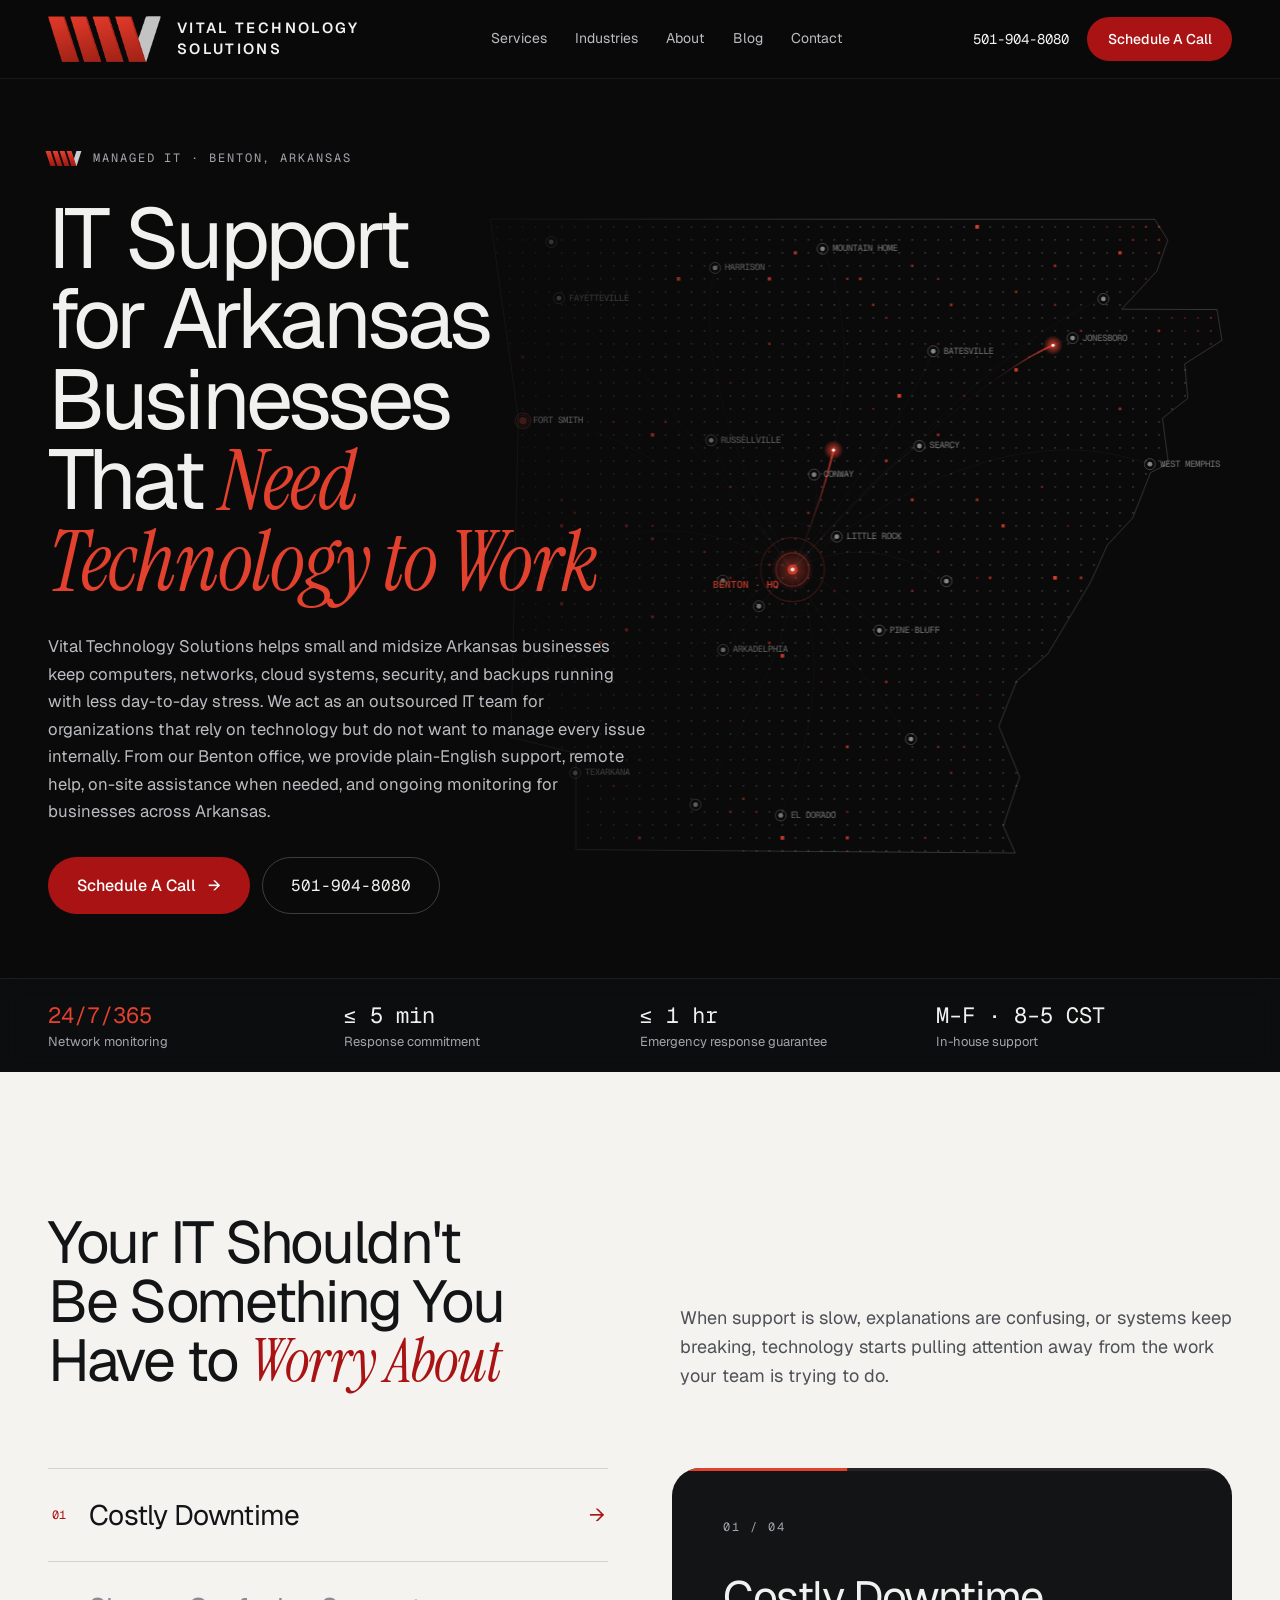
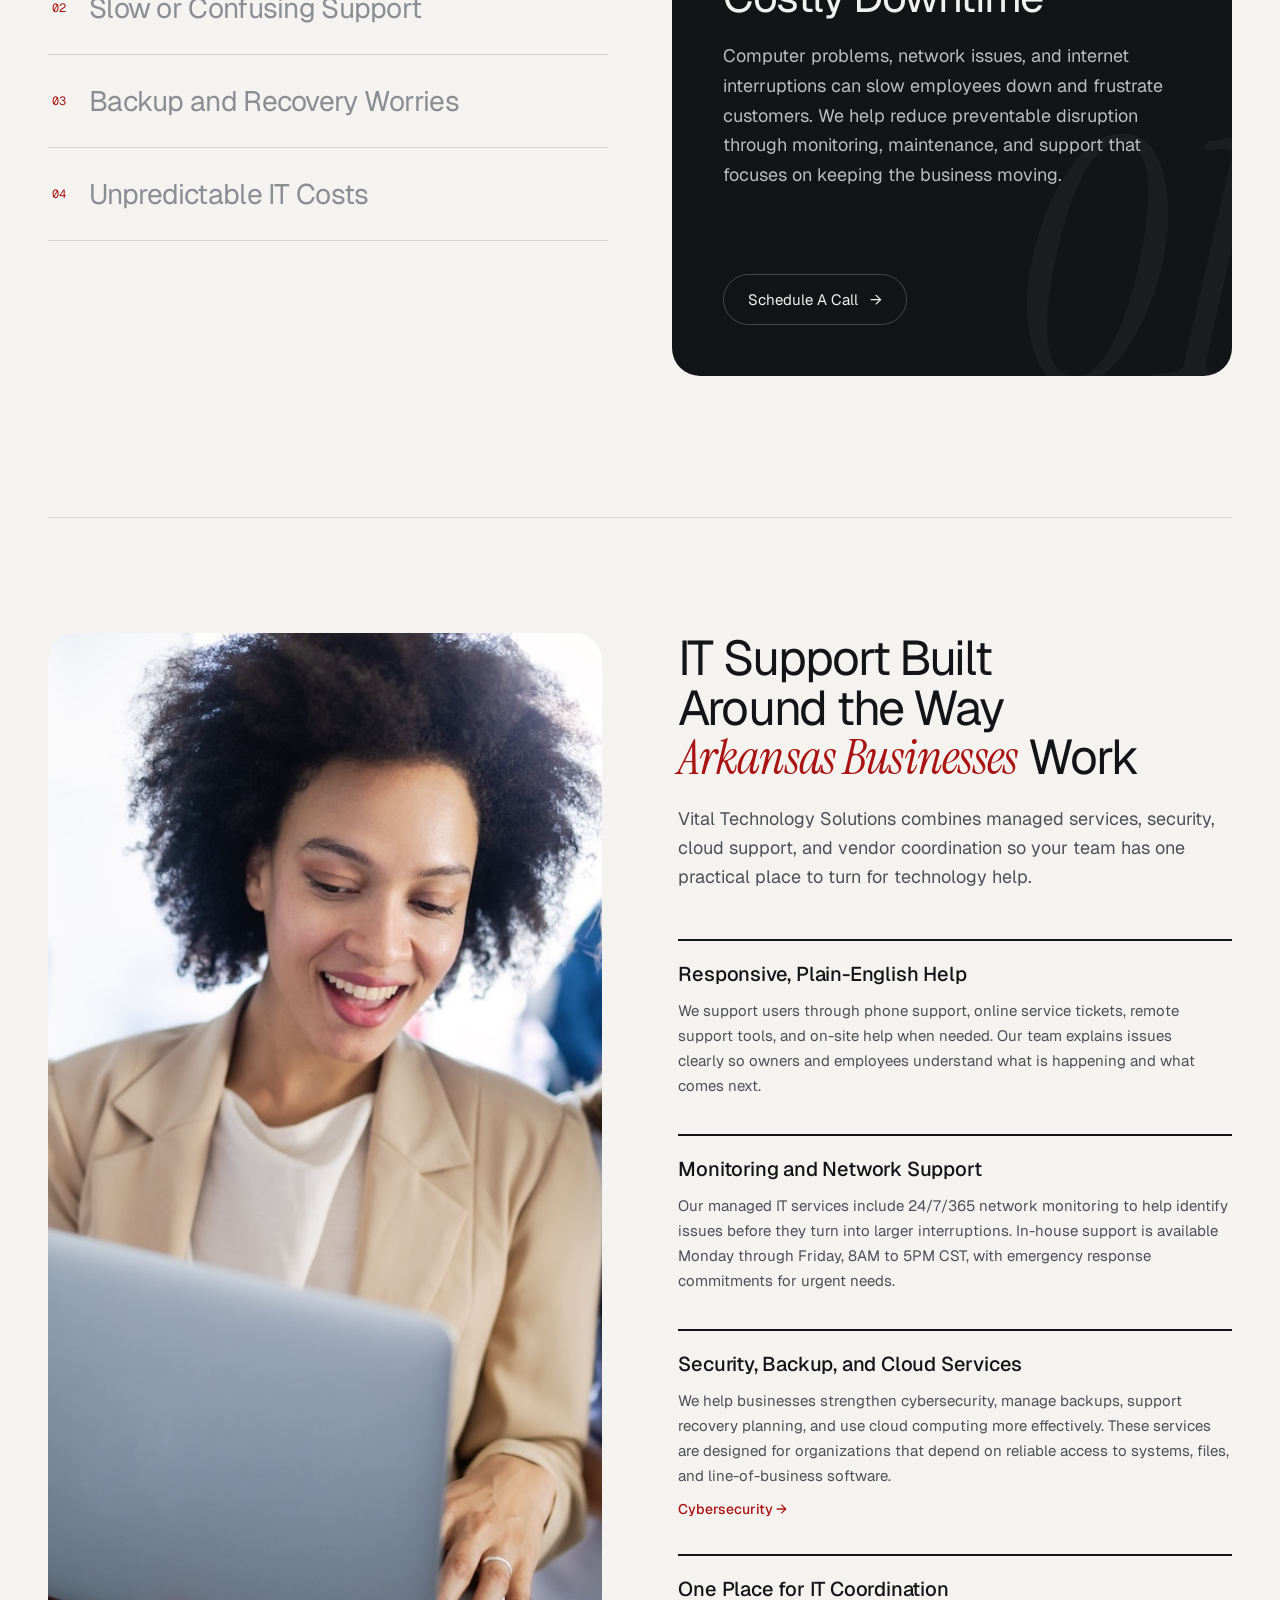
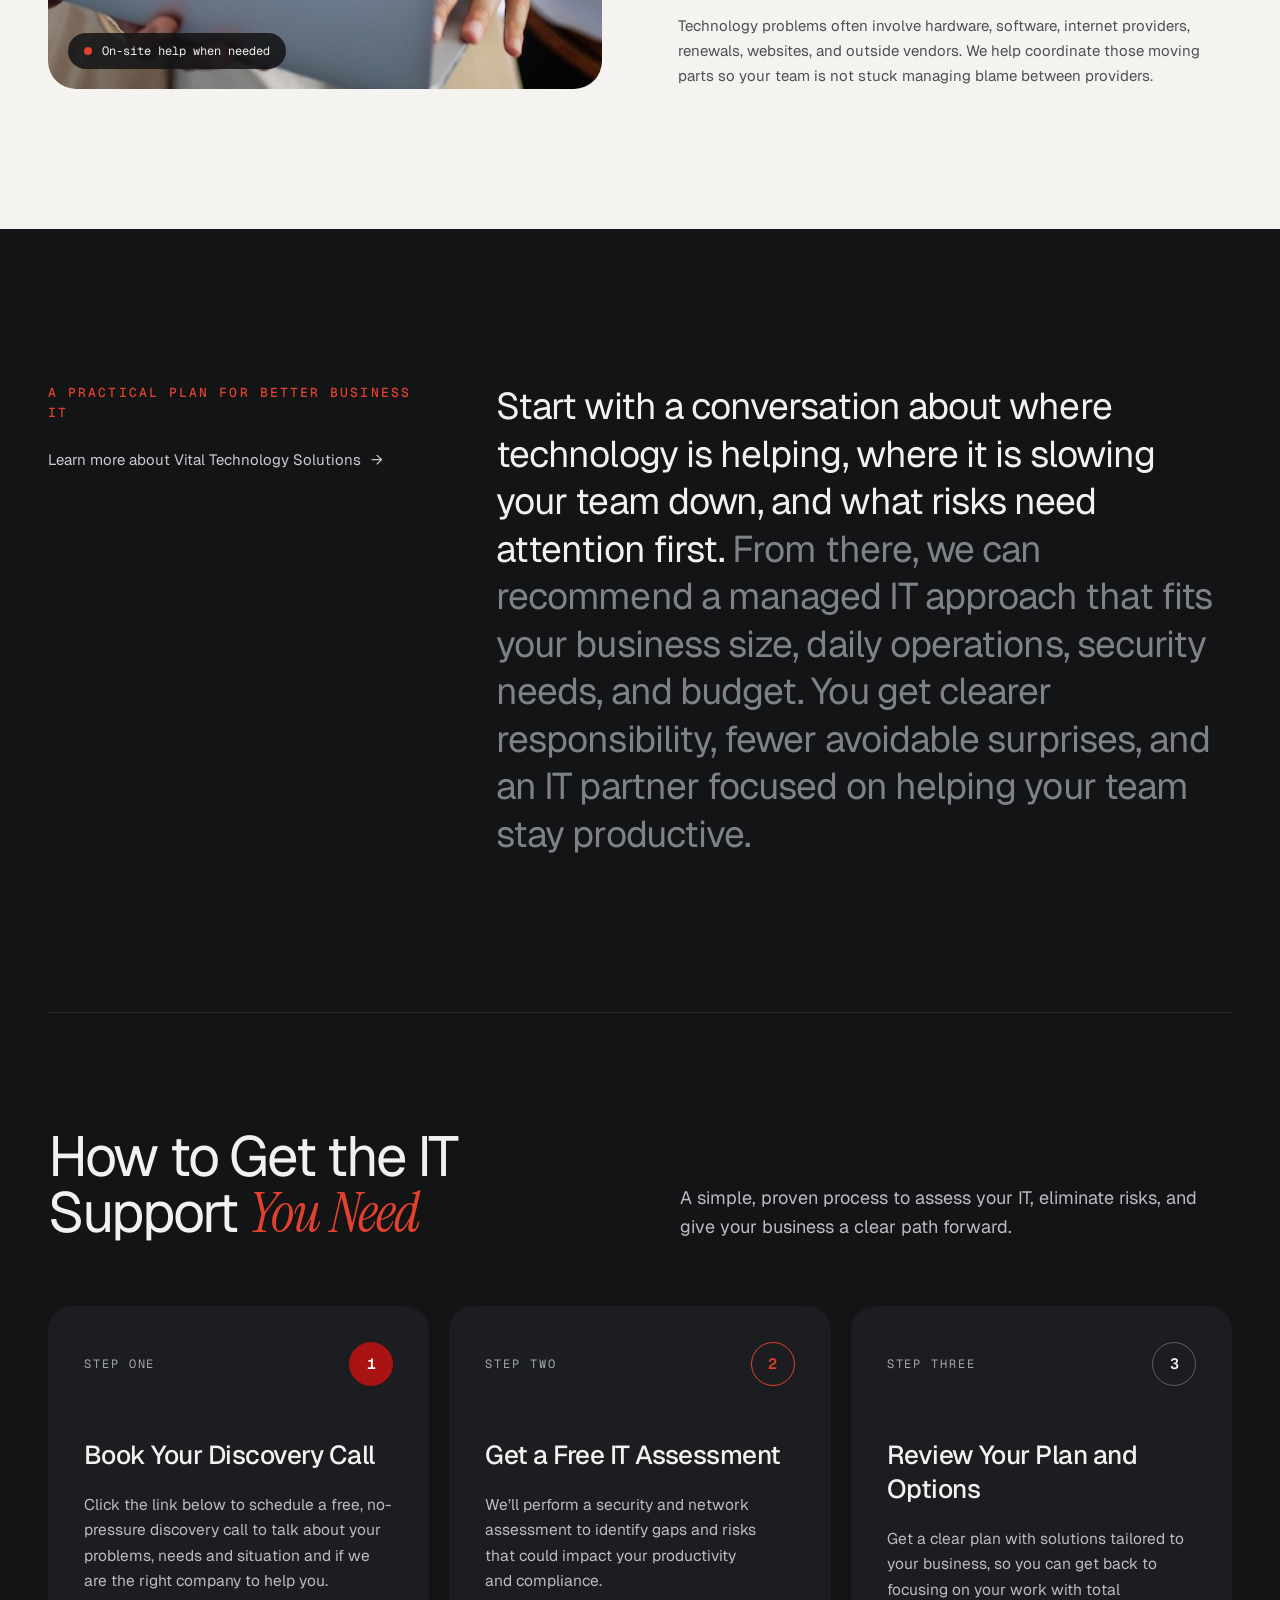
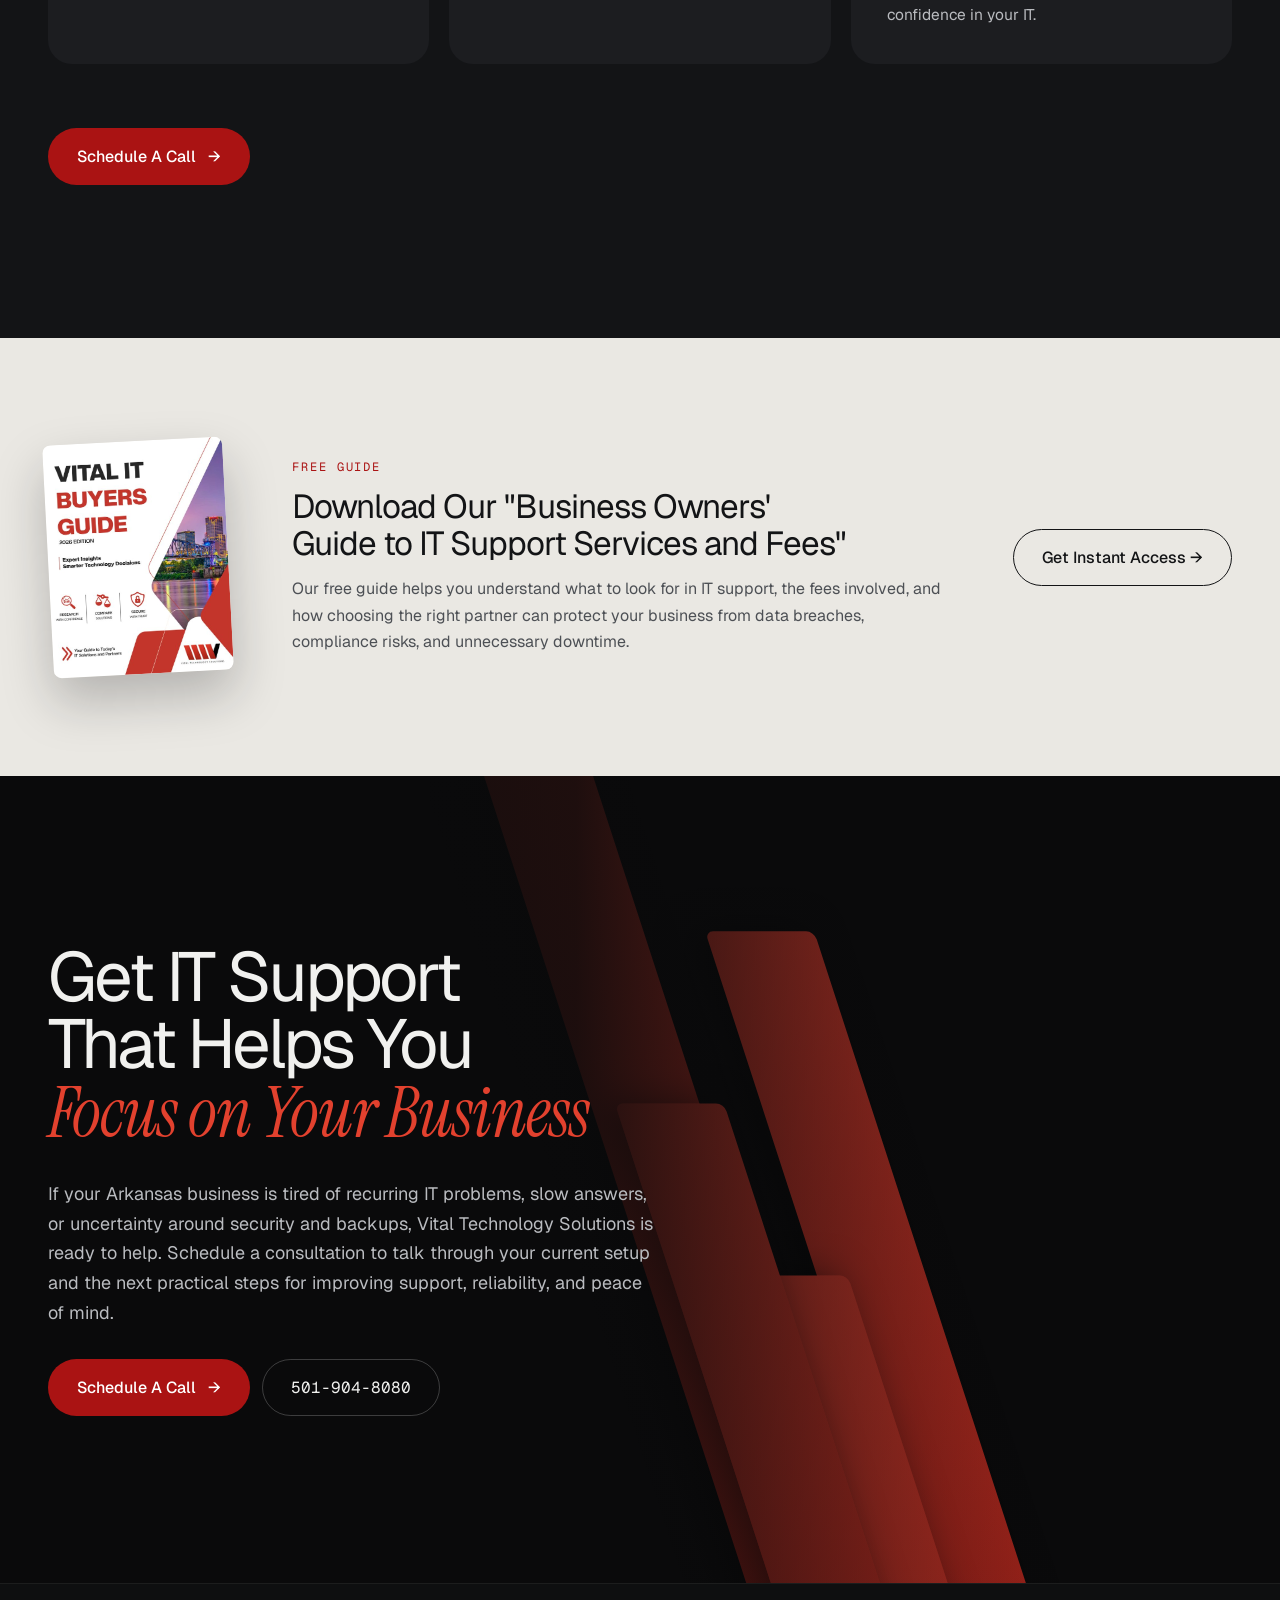
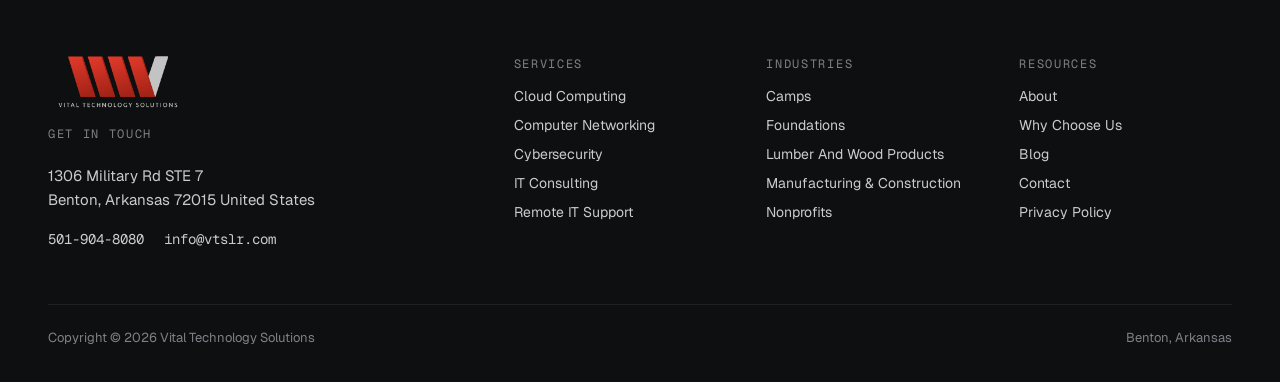
==== commit c0164f96: "Reword Step Three to fit all business types Co-Authored-By: Claude Opus 5.5 <noreply@anthropic.com>" ====
--- a/index.html
+++ b/index.html
@@ -171,7 +171,7 @@
           <div class="step">
             <div class="step__top"><span class="label">Step Three</span><span class="step__number" aria-hidden="true">3</span></div>
             <h3>Review Your Plan and Options</h3>
-            <p class="card-text">Get a clear plan with solutions tailored to your business, so you can get back to focusing on your practice with total confidence in your IT.</p>
+            <p class="card-text">Get a clear plan with solutions tailored to your business, so you can get back to focusing on your work with total confidence in your IT.</p>
           </div>
         </div>
         <a class="btn btn--primary" href="#cta">Schedule A Call <span aria-hidden="true">→</span></a>
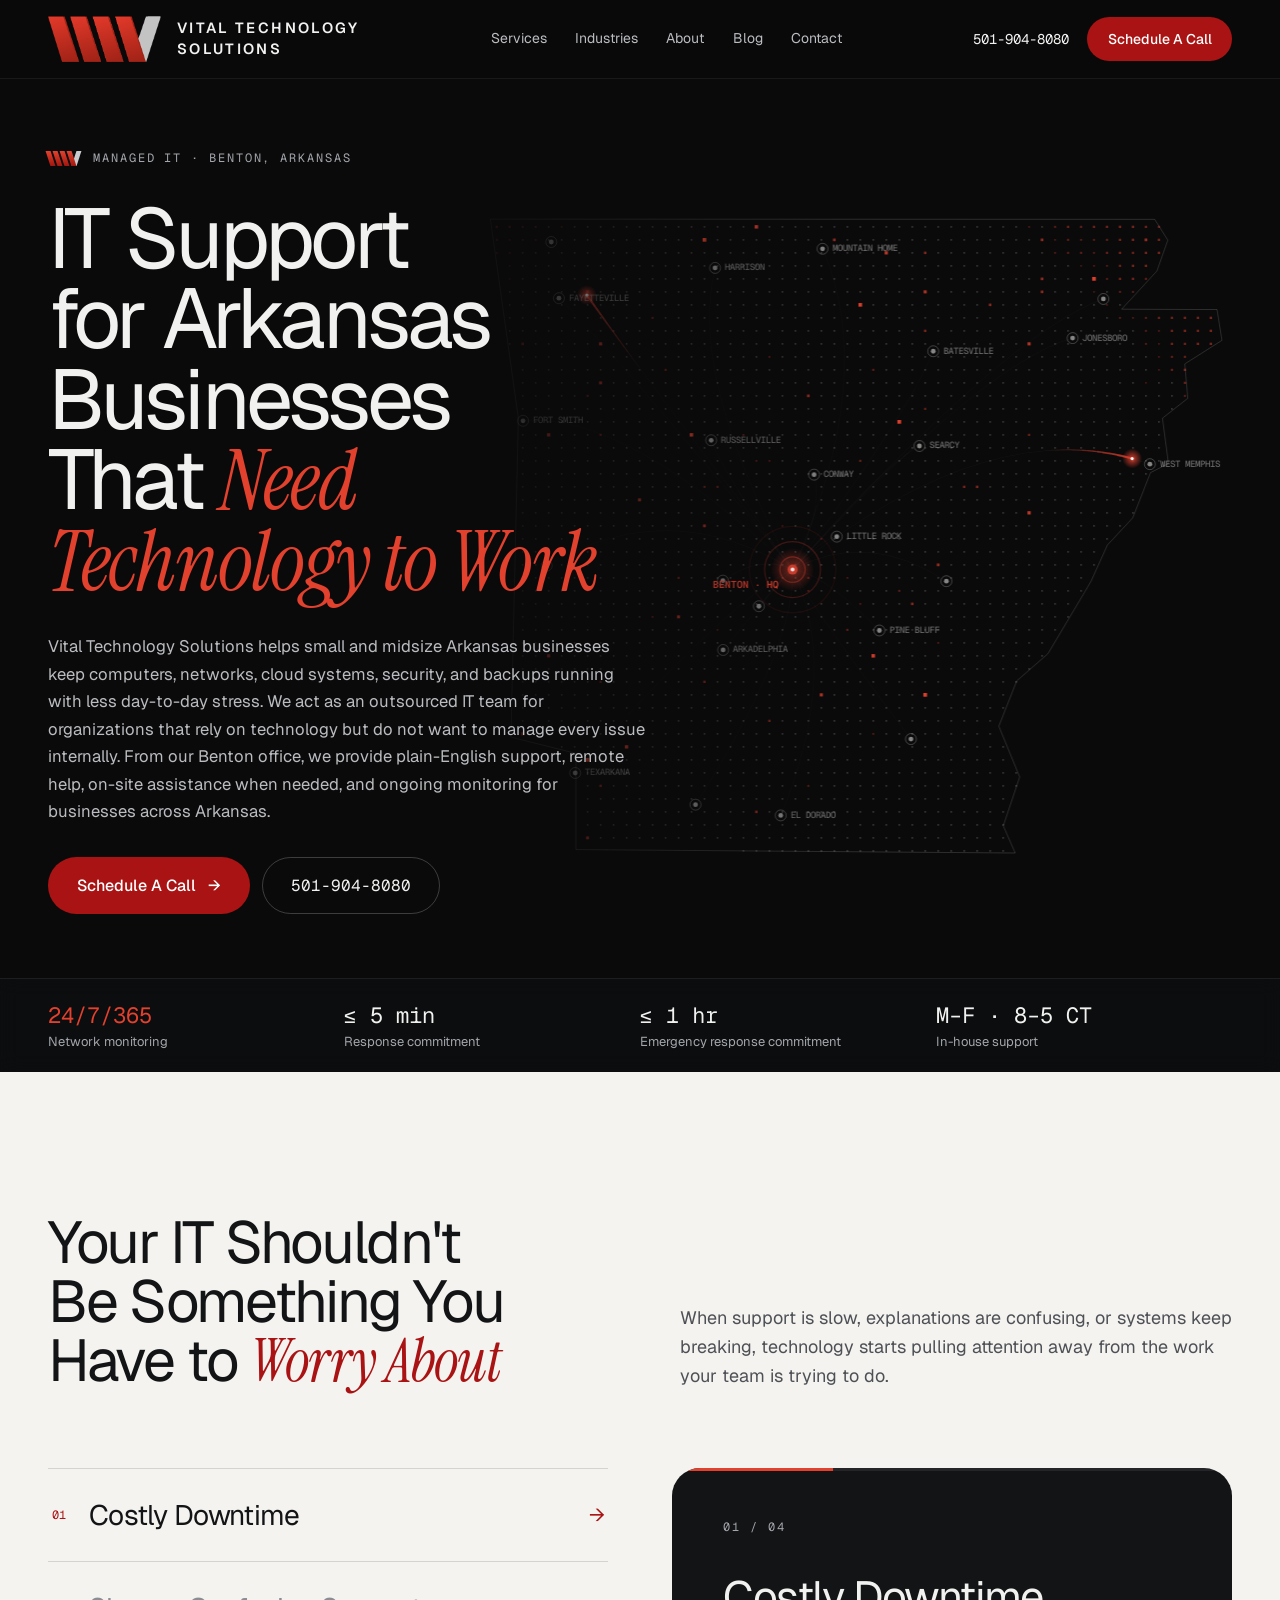
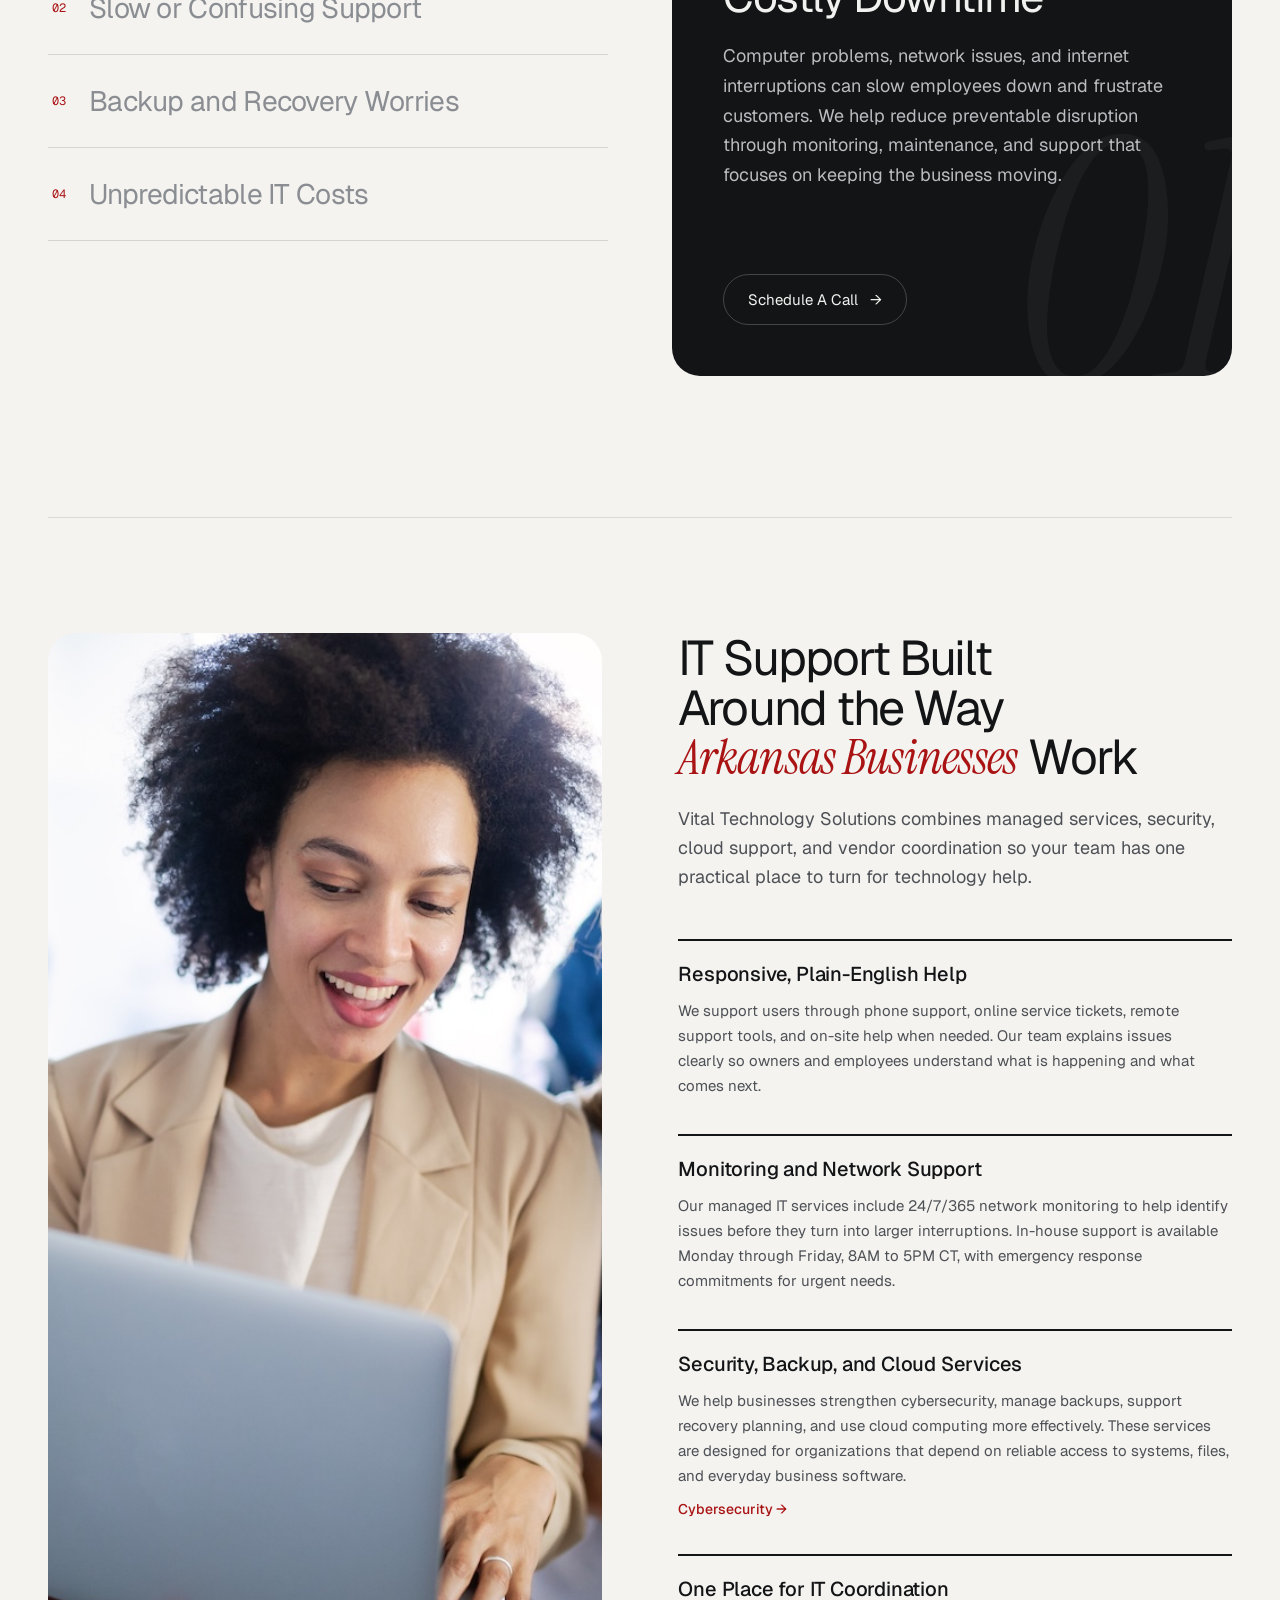
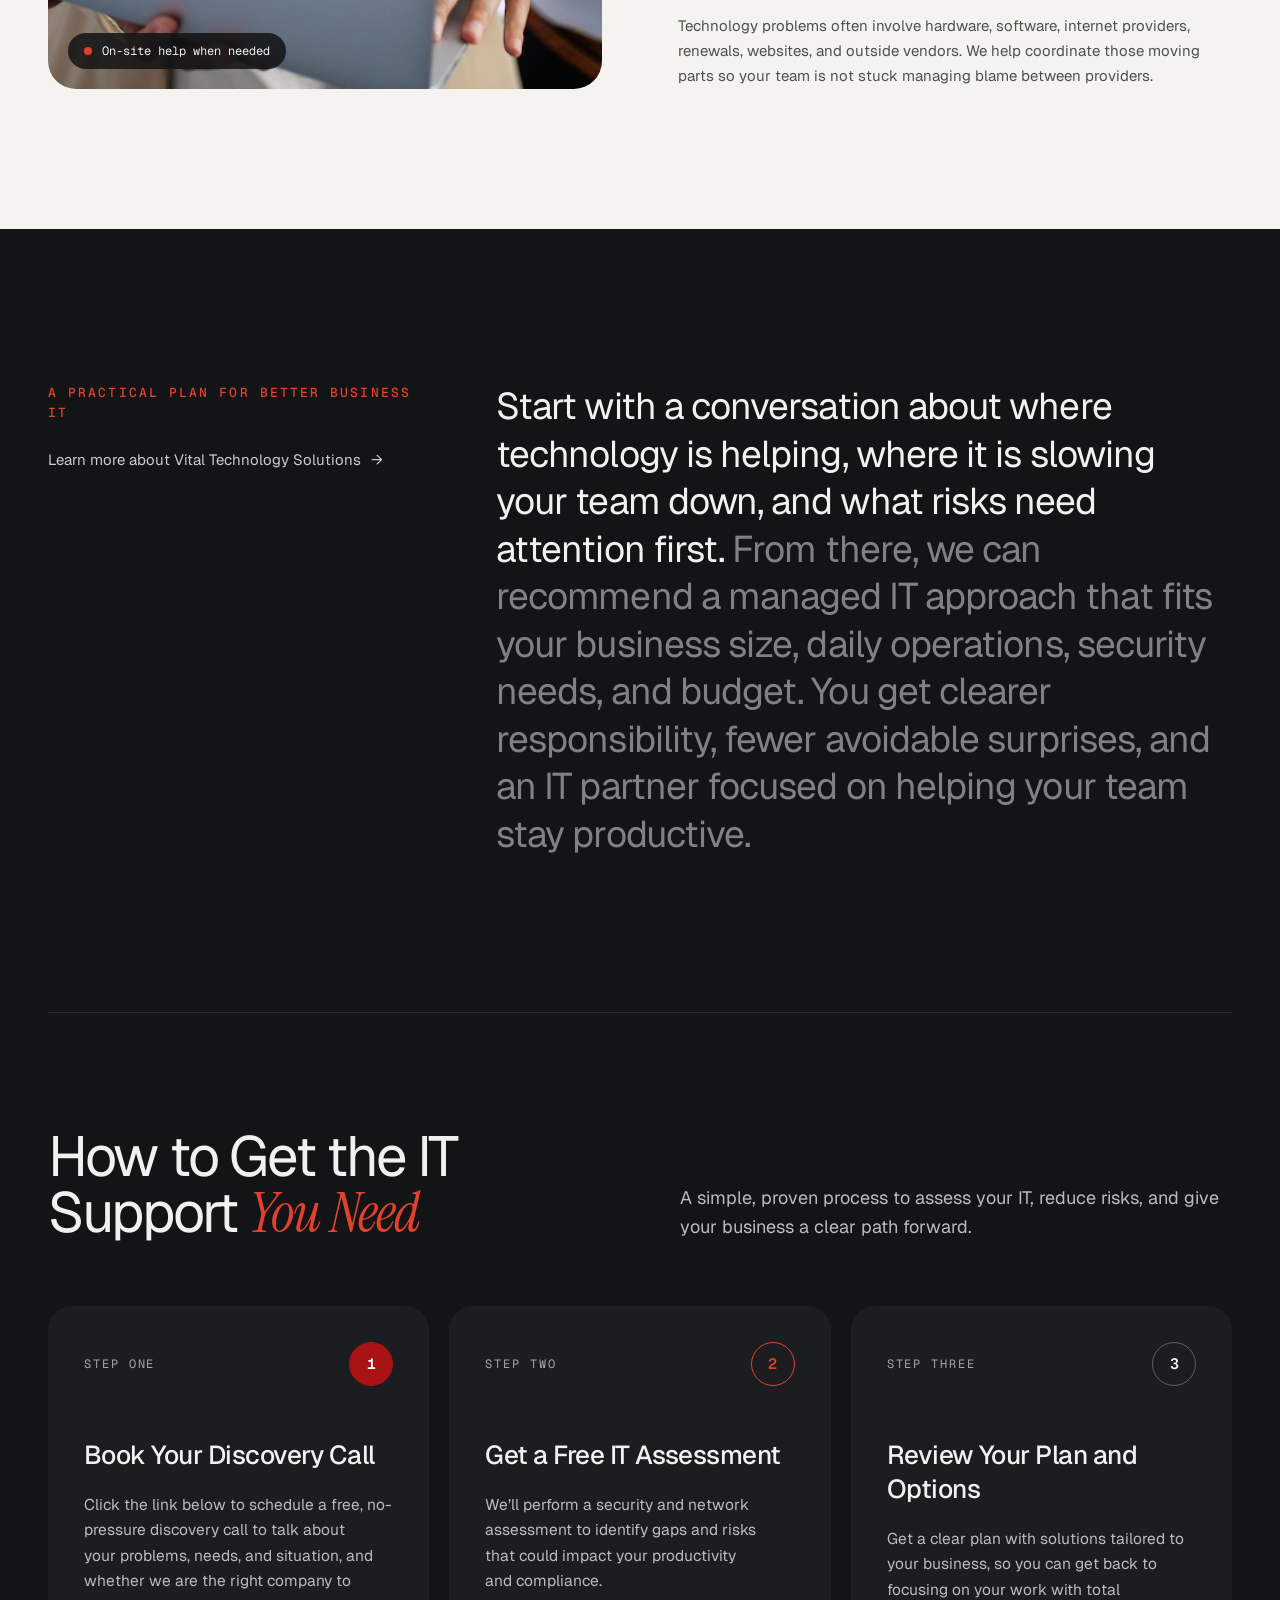
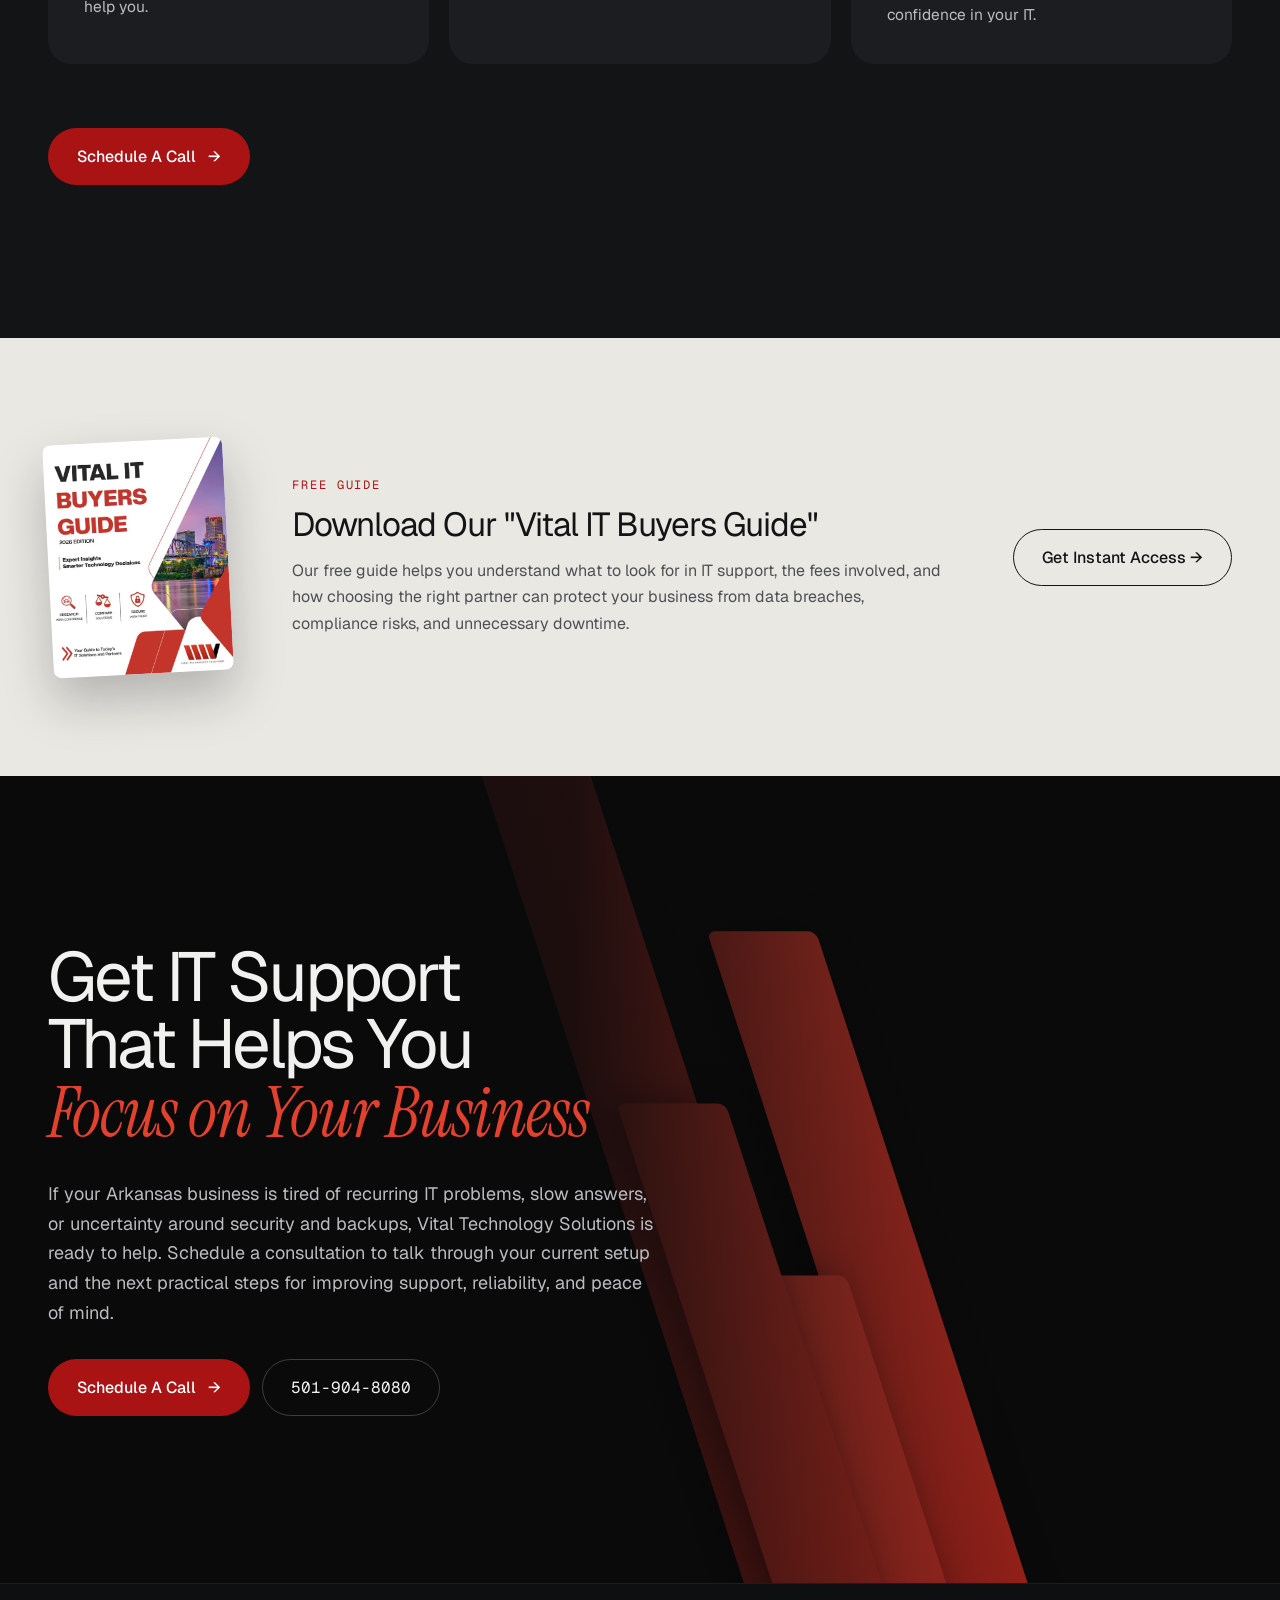
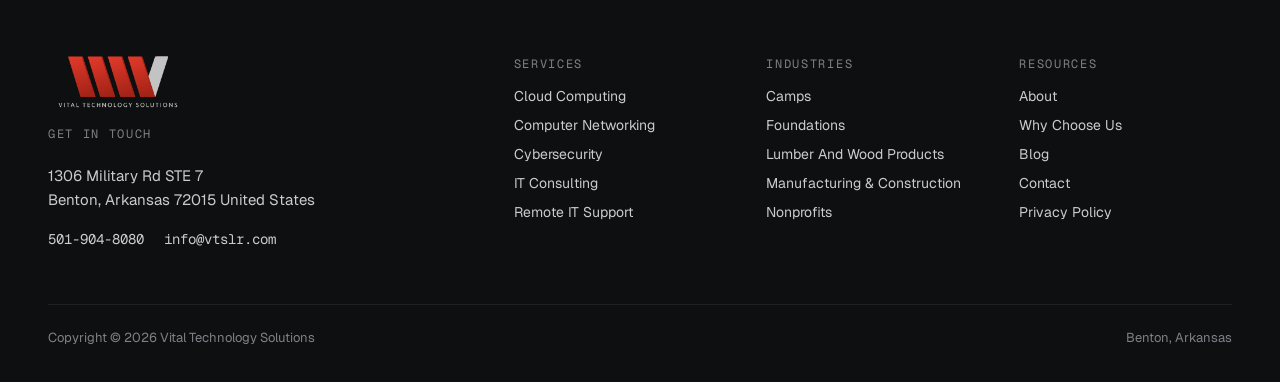
==== commit 5f0b4d38: "Tidy site wording for consistency Align the risk and response-time promises across pages, use first " ====
--- a/index.html
+++ b/index.html
@@ -60,8 +60,8 @@
         <div class="stats">
           <div class="stat"><span class="stat__value stat__value--accent">24/7/365</span><span class="stat__label">Network monitoring</span></div>
           <div class="stat"><span class="stat__value">≤ 5 min</span><span class="stat__label">Response commitment</span></div>
-          <div class="stat"><span class="stat__value">≤ 1 hr</span><span class="stat__label">Emergency response guarantee</span></div>
-          <div class="stat"><span class="stat__value">M–F · 8–5 CST</span><span class="stat__label">In-house support</span></div>
+          <div class="stat"><span class="stat__value">≤ 1 hr</span><span class="stat__label">Emergency response commitment</span></div>
+          <div class="stat"><span class="stat__value">M–F · 8–5 CT</span><span class="stat__label">In-house support</span></div>
         </div>
       </div>
     </section>
@@ -125,11 +125,11 @@
             </div>
             <div class="help-item">
               <h3>Monitoring and Network Support</h3>
-              <p>Our managed IT services include 24/7/365 network monitoring to help identify issues before they turn into larger interruptions. In-house support is available Monday through Friday, 8AM to 5PM CST, with emergency response commitments for urgent needs.</p>
+              <p>Our managed IT services include 24/7/365 network monitoring to help identify issues before they turn into larger interruptions. In-house support is available Monday through Friday, 8AM to 5PM CT, with emergency response commitments for urgent needs.</p>
             </div>
             <div class="help-item">
               <h3>Security, Backup, and Cloud Services</h3>
-              <p>We help businesses strengthen cybersecurity, manage backups, support recovery planning, and use cloud computing more effectively. These services are designed for organizations that depend on reliable access to systems, files, and line-of-business software.</p>
+              <p>We help businesses strengthen cybersecurity, manage backups, support recovery planning, and use cloud computing more effectively. These services are designed for organizations that depend on reliable access to systems, files, and everyday business software.</p>
               <a class="help-item__link" href="cybersecurity.html">Cybersecurity →</a>
             </div>
             <div class="help-item">
@@ -155,13 +155,13 @@
       <div class="container process stack">
         <div class="split-intro" data-reveal>
           <h2 class="heading-xl">How to Get the IT Support <span class="accent">You Need</span></h2>
-          <p class="lede">A simple, proven process to assess your IT, eliminate risks, and give your business a clear path forward.</p>
+          <p class="lede">A simple, proven process to assess your IT, reduce risks, and give your business a clear path forward.</p>
         </div>
         <div class="process__steps" data-reveal>
           <div class="step">
             <div class="step__top"><span class="label">Step One</span><span class="step__number step__number--filled" aria-hidden="true">1</span></div>
             <h3>Book Your Discovery Call</h3>
-            <p class="card-text">Click the link below to schedule a free, no-pressure discovery call to talk about your problems, needs and situation and if we are the right company to help you.</p>
+            <p class="card-text">Click the link below to schedule a free, no-pressure discovery call to talk about your problems, needs, and situation, and whether we are the right company to help you.</p>
           </div>
           <div class="step">
             <div class="step__top"><span class="label">Step Two</span><span class="step__number step__number--accent" aria-hidden="true">2</span></div>
@@ -183,10 +183,10 @@
         <img class="guide__cover" src="images/it-buyers-guide-cover.jpg" alt="Vital IT Buyers Guide, 2026 edition" width="540" height="699" loading="lazy">
         <div class="guide__text">
           <span class="label">Free guide</span>
-          <h2>Download Our "Business Owners' Guide to IT Support Services and Fees"</h2>
+          <h2>Download Our "Vital IT Buyers Guide"</h2>
           <p>Our free guide helps you understand what to look for in IT support, the fees involved, and how choosing the right partner can protect your business from data breaches, compliance risks, and unnecessary downtime.</p>
         </div>
-        <a class="btn btn--ink" href="mailto:info@vtslr.com?subject=Business%20Owners'%20Guide%20to%20IT%20Support">Get Instant Access →</a>
+        <a class="btn btn--ink" href="mailto:info@vtslr.com?subject=Vital%20IT%20Buyers%20Guide">Get Instant Access →</a>
       </div>
     </section>
 
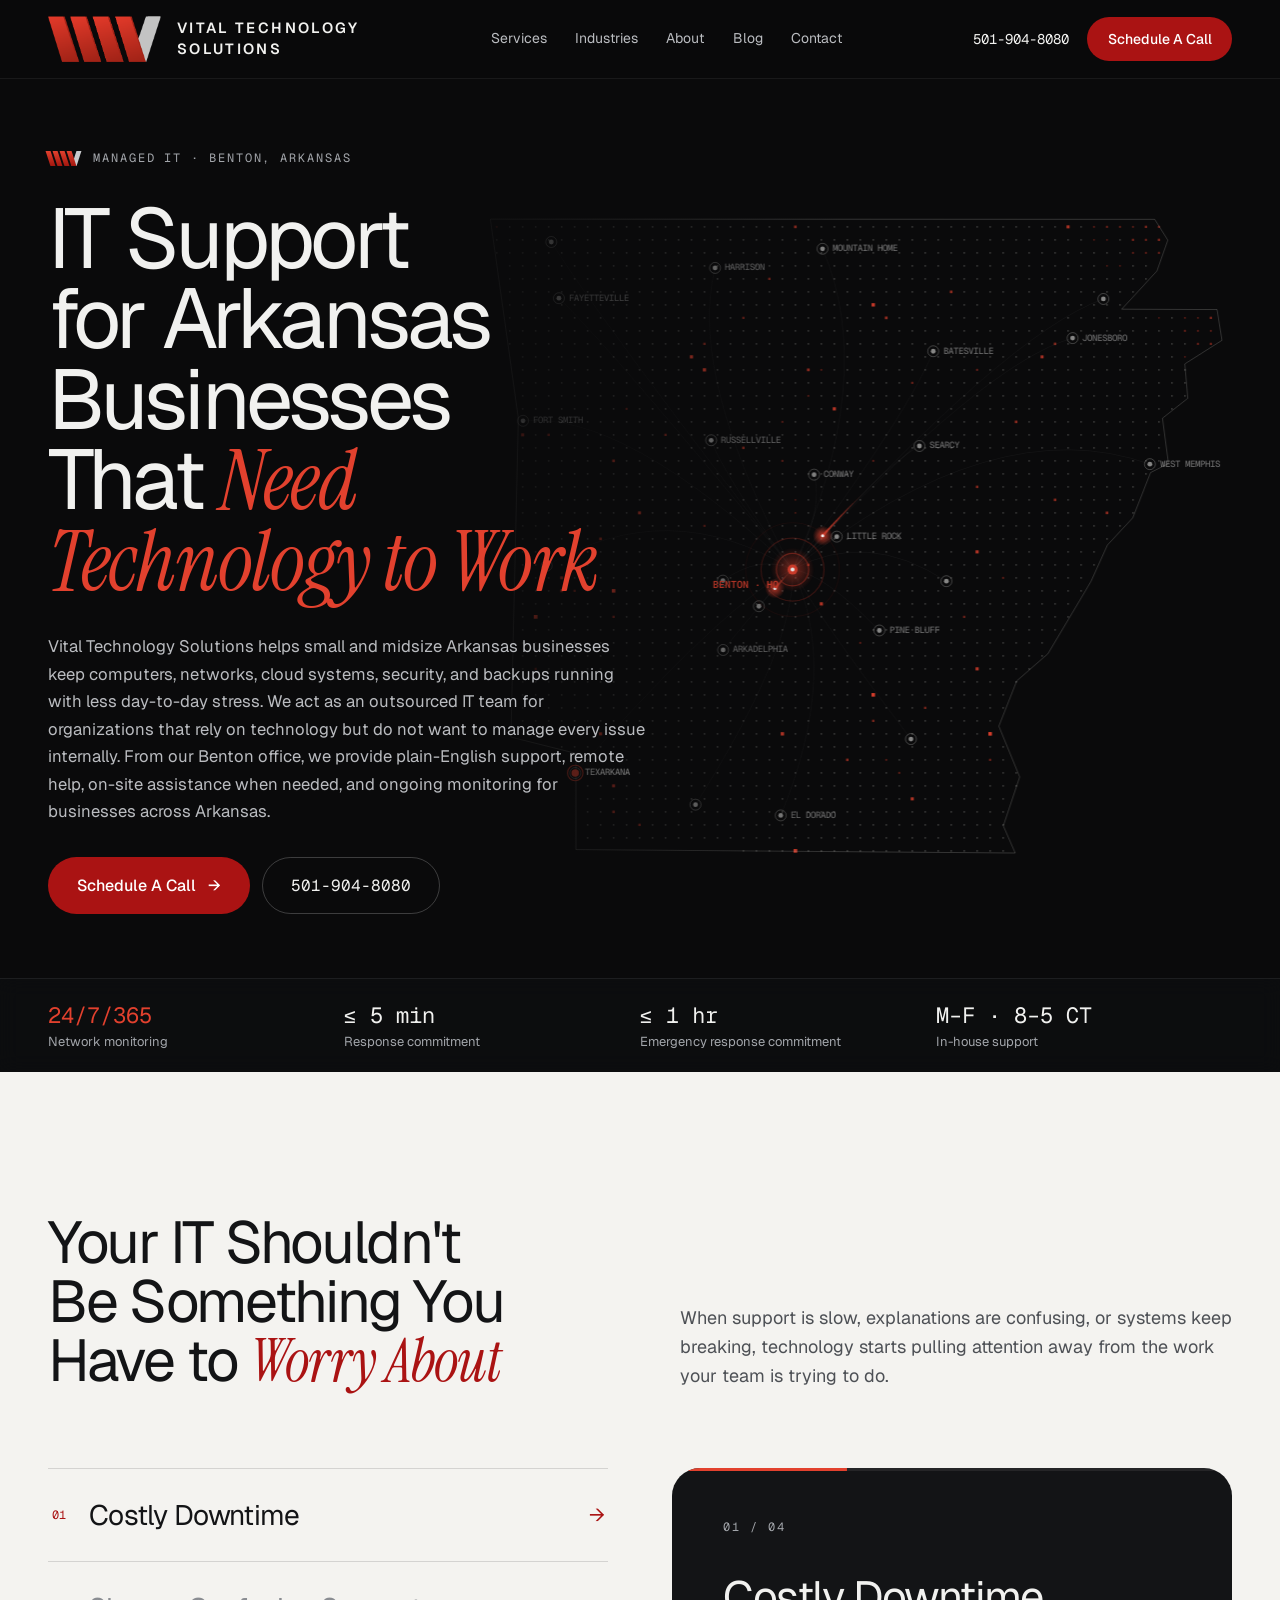
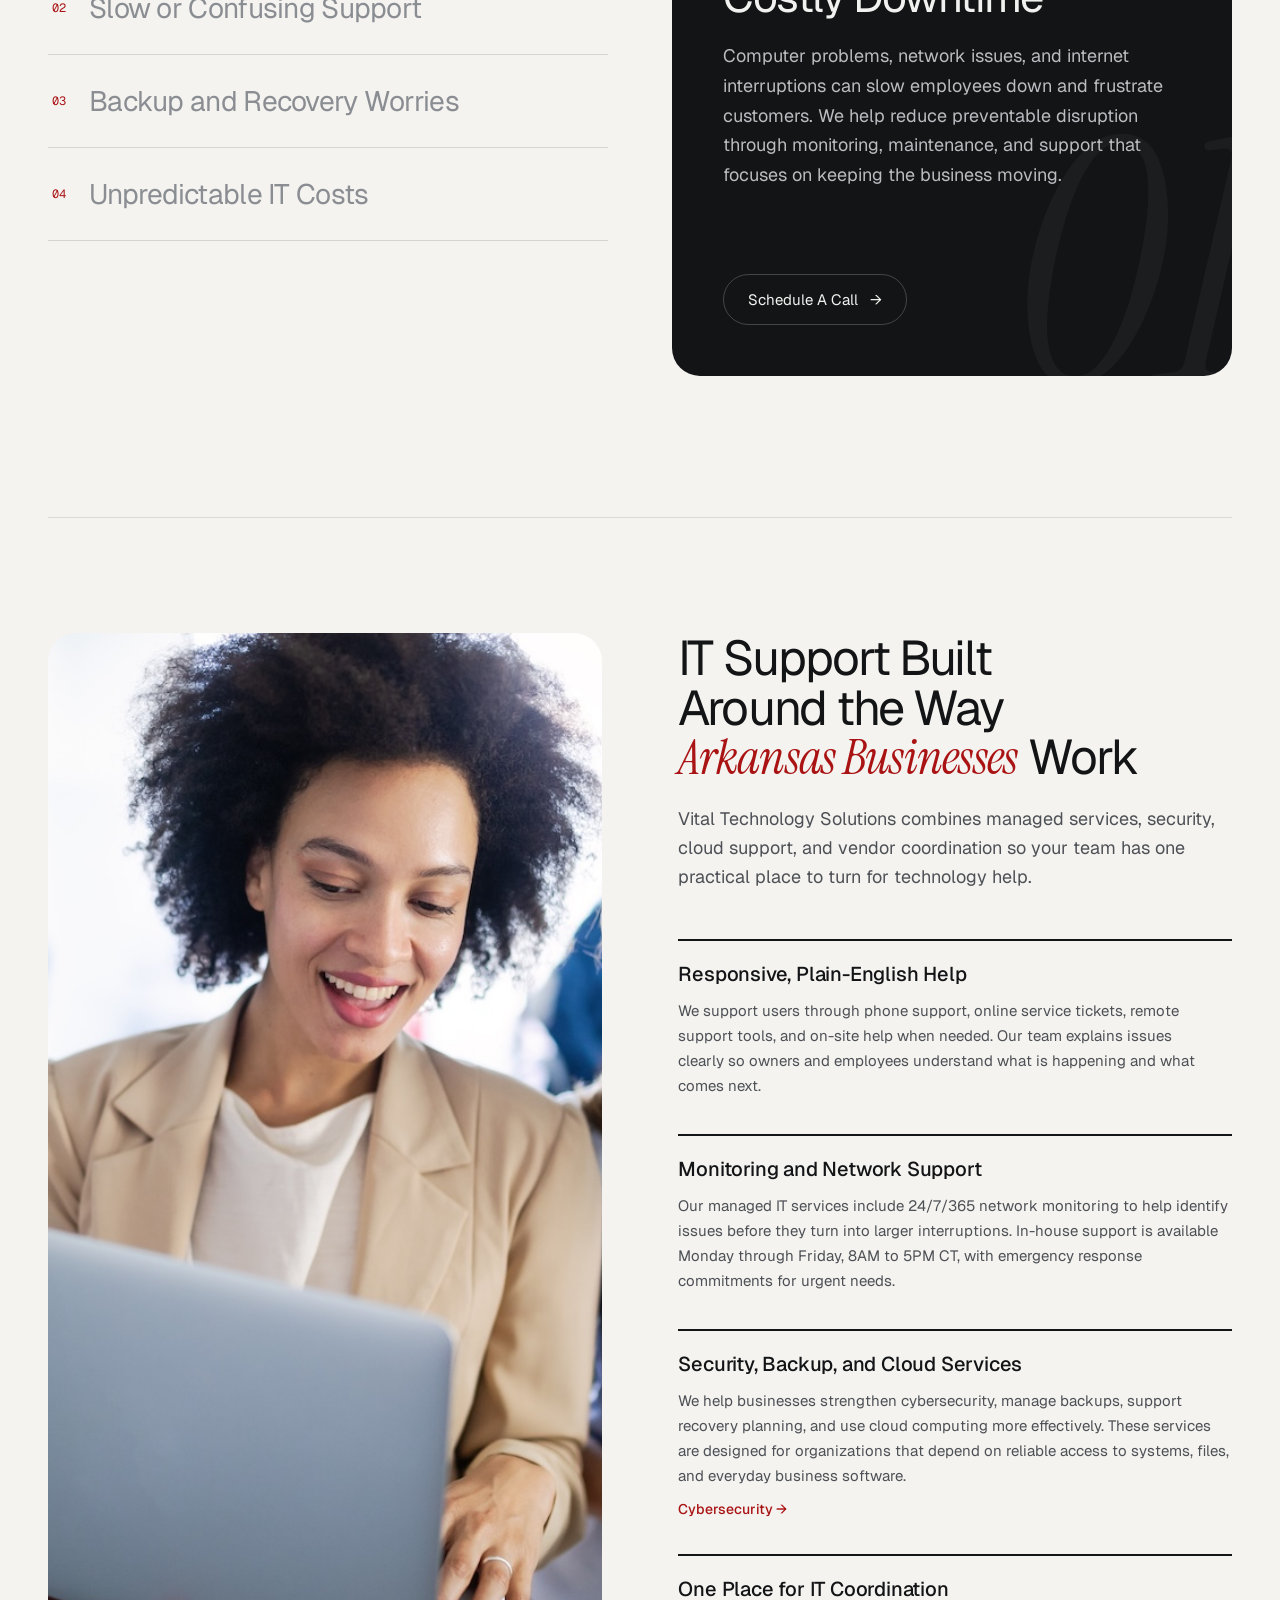
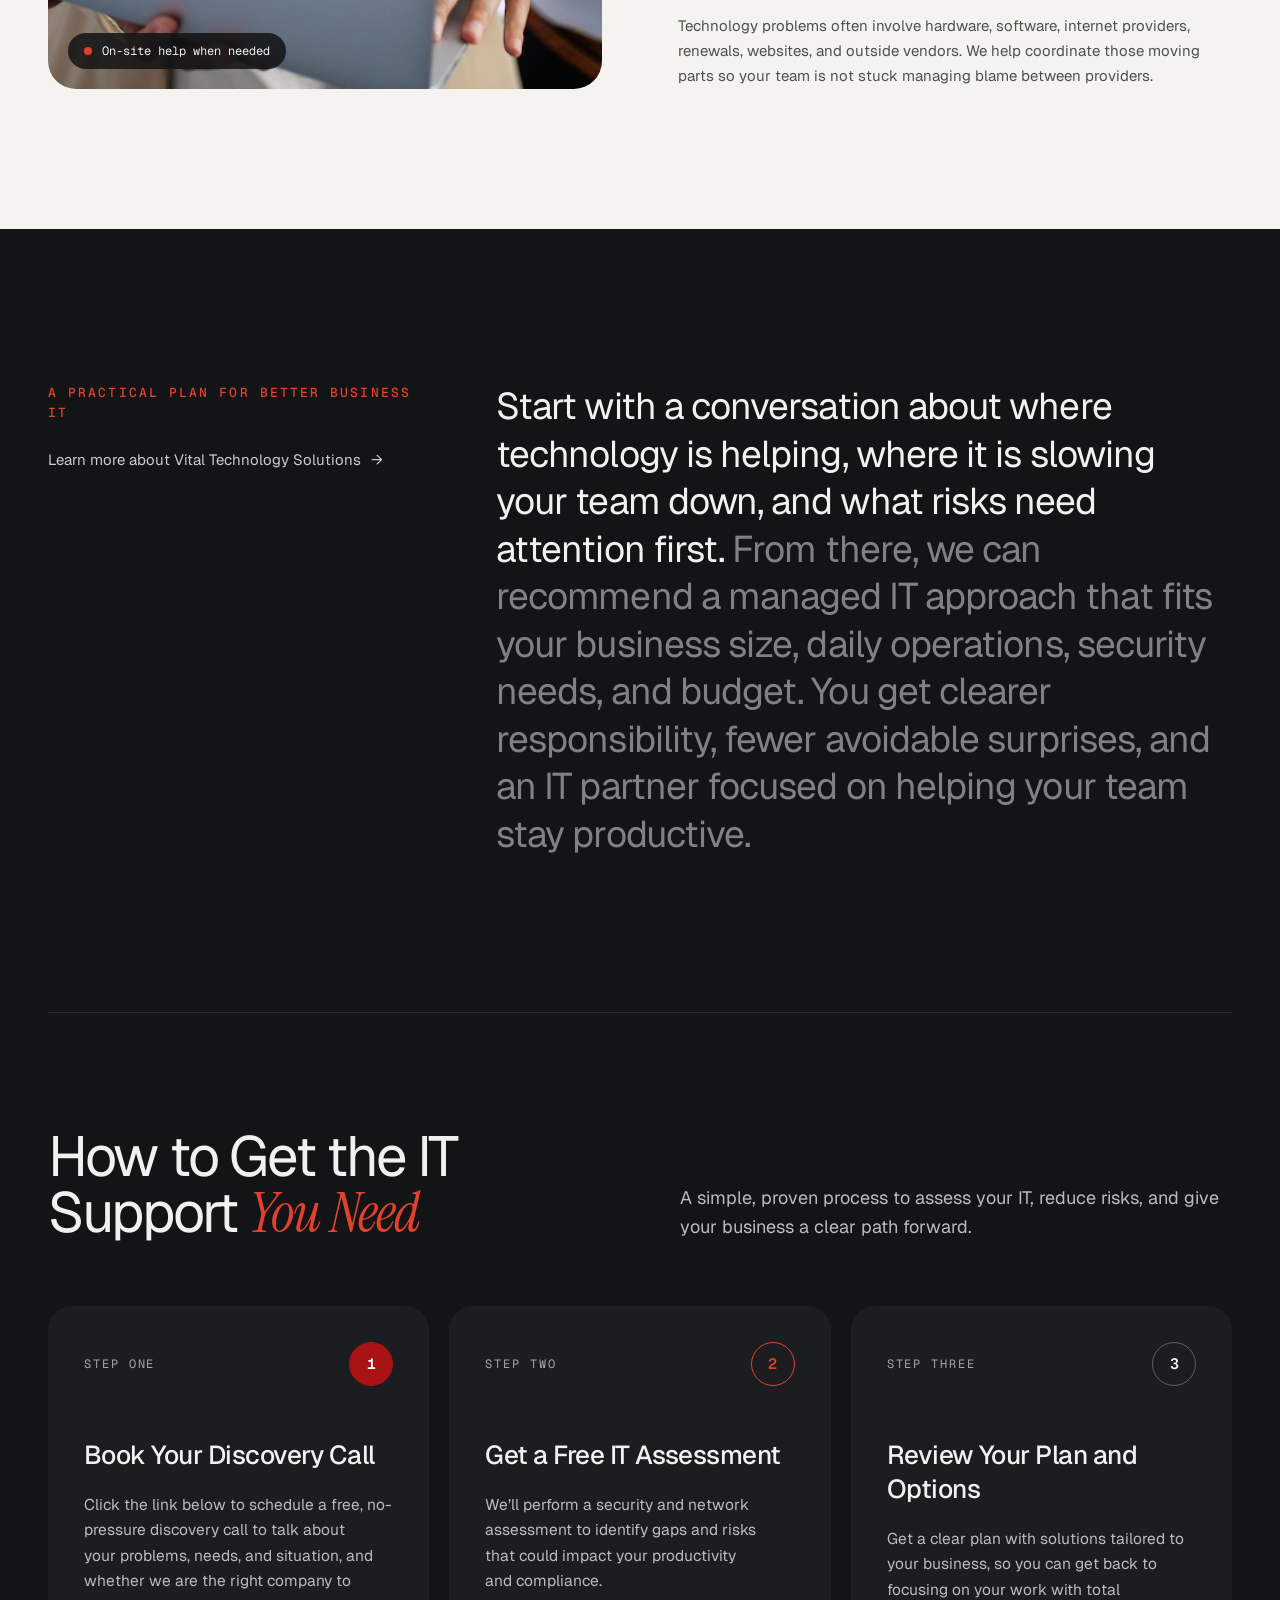
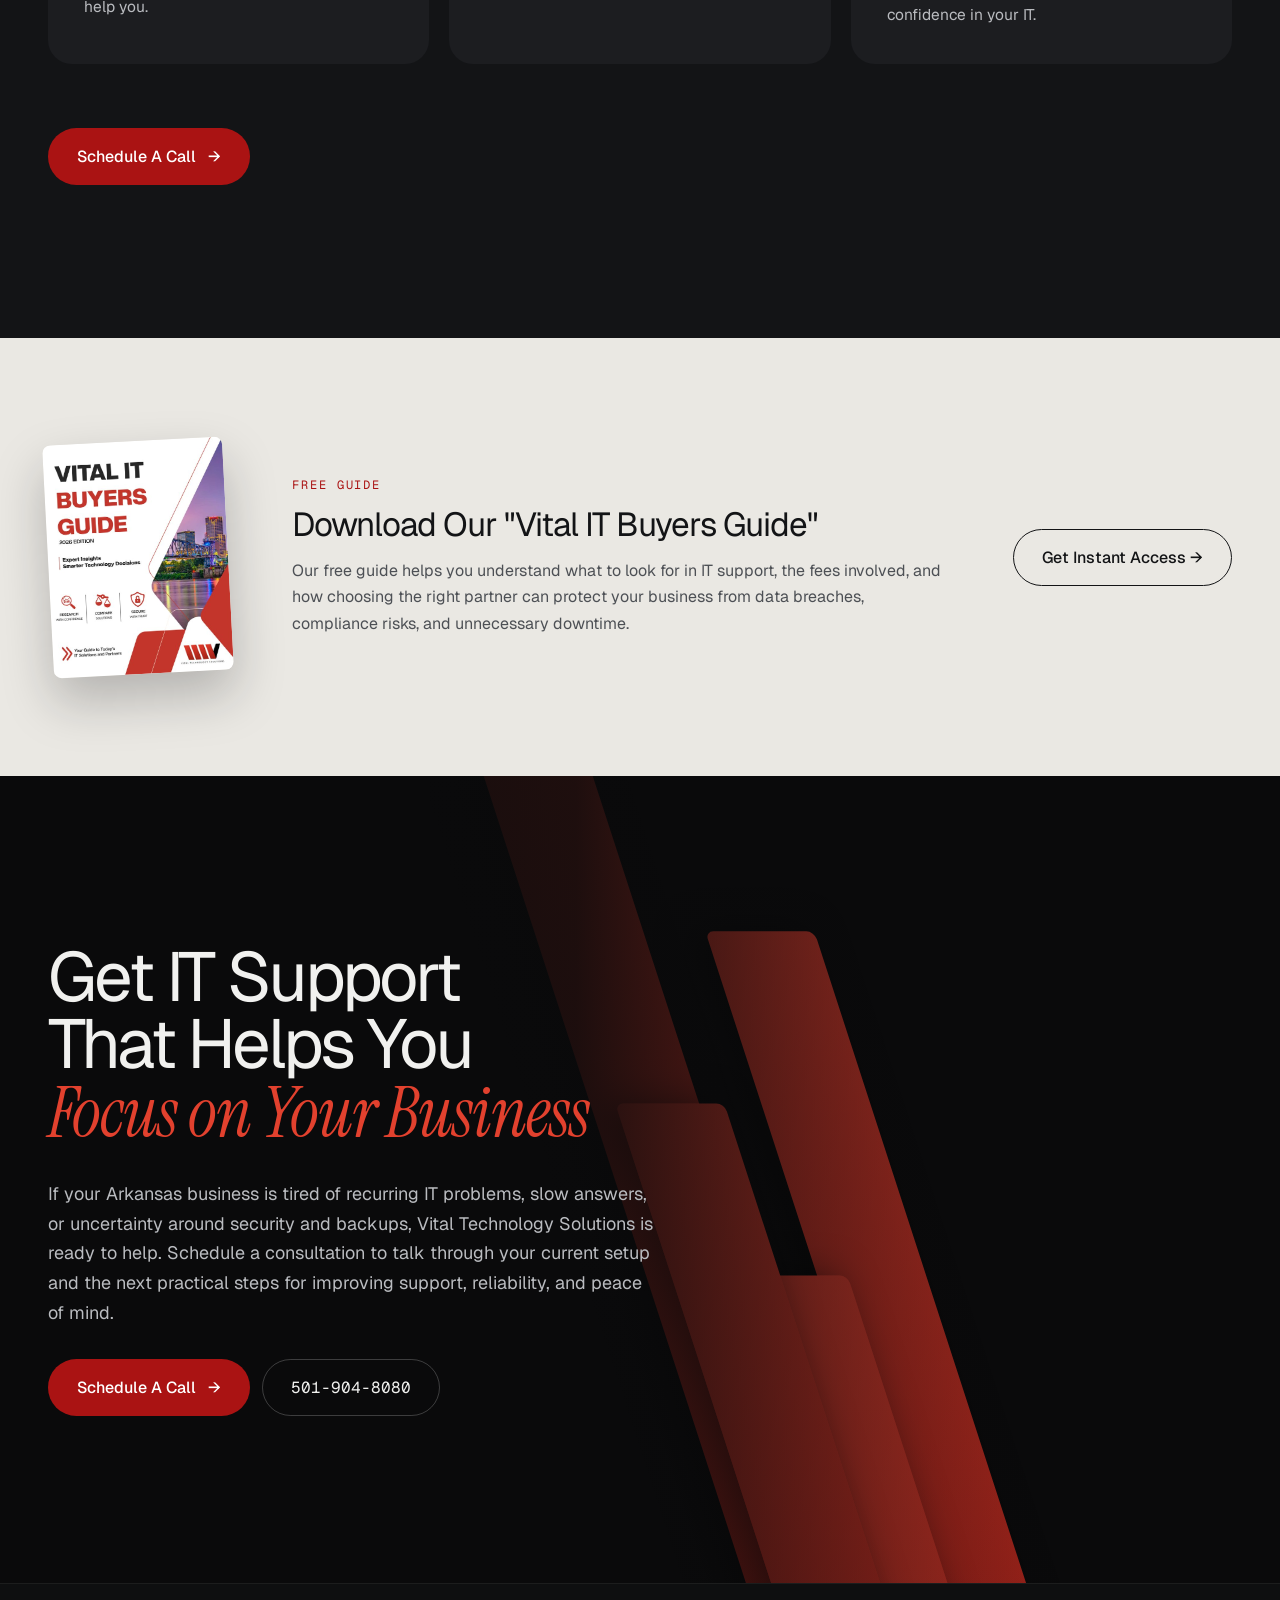
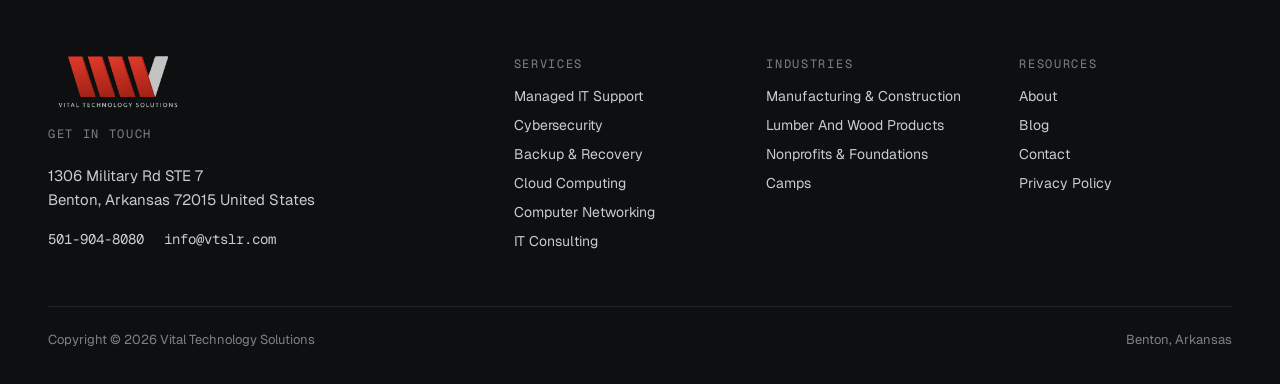
==== commit d77edec0: "Add services, industries and contact pages; audit and project notes New pages: services hub, managed" ====
--- a/index.html
+++ b/index.html
@@ -24,15 +24,15 @@
         <span class="brand__name"><span>Vital Technology</span><span>Solutions</span></span>
       </a>
       <nav class="site-nav" id="site-nav" aria-label="Main">
-        <a href="cybersecurity.html">Services</a>
-        <span class="coming-soon" title="Coming soon">Industries</span>
+        <a href="services.html">Services</a>
+        <a href="who-we-serve.html">Industries</a>
         <a href="about.html">About</a>
         <span class="coming-soon" title="Coming soon">Blog</span>
-        <a href="#cta">Contact</a>
+        <a href="contact.html">Contact</a>
       </nav>
       <div class="site-header__actions">
         <a class="site-header__phone" href="tel:501-904-8080">501-904-8080</a>
-        <a class="site-header__cta" href="#cta">Schedule A Call</a>
+        <a class="site-header__cta" href="contact.html">Schedule A Call</a>
         <button class="nav-toggle" type="button" aria-controls="site-nav" aria-expanded="false" aria-label="Open menu"><span></span></button>
       </div>
     </div>
@@ -221,26 +221,25 @@
         </div>
         <div class="footer-column">
           <h2 class="footer-heading">Services</h2>
+          <a href="managed-it-support.html">Managed IT Support</a>
+          <a href="cybersecurity.html">Cybersecurity</a>
+          <a href="backup-recovery.html">Backup &amp; Recovery</a>
           <span class="coming-soon">Cloud Computing</span>
           <span class="coming-soon">Computer Networking</span>
-          <a href="cybersecurity.html">Cybersecurity</a>
           <span class="coming-soon">IT Consulting</span>
-          <span class="coming-soon">Remote IT Support</span>
         </div>
         <div class="footer-column">
           <h2 class="footer-heading">Industries</h2>
-          <span class="coming-soon">Camps</span>
-          <span class="coming-soon">Foundations</span>
-          <span class="coming-soon">Lumber And Wood Products</span>
-          <span class="coming-soon">Manufacturing &amp; Construction</span>
-          <span class="coming-soon">Nonprofits</span>
+          <a href="who-we-serve.html#manufacturing">Manufacturing &amp; Construction</a>
+          <a href="who-we-serve.html#lumber">Lumber And Wood Products</a>
+          <a href="who-we-serve.html#nonprofits">Nonprofits &amp; Foundations</a>
+          <a href="who-we-serve.html#camps">Camps</a>
         </div>
         <div class="footer-column">
           <h2 class="footer-heading">Resources</h2>
           <a href="about.html">About</a>
-          <span class="coming-soon">Why Choose Us</span>
           <span class="coming-soon">Blog</span>
-          <a href="#cta">Contact</a>
+          <a href="contact.html">Contact</a>
           <span class="coming-soon">Privacy Policy</span>
         </div>
       </div>
--- a/css/styles.css
+++ b/css/styles.css
@@ -1,7 +1,8 @@
 /* ==========================================================================
    Vital Technology Solutions: site stylesheet
    1. Tokens   2. Base   3. Layout & themes   4. Shared components
-   5. Header   6. Footer 7. Home   8. About   9. Cybersecurity  10. Responsive
+   5. Header   6. Footer 7. Home   8. About   9. Cybersecurity  11. Inner pages
+   10. Responsive (sits after 11 on purpose; see note in section 11)
    ========================================================================== */
 
 /* 1. Tokens
@@ -800,6 +801,7 @@
   text-wrap: balance;
 }
 .cyber-hero__copy .lede { line-height: 1.65; max-width: 580px; }
+.contact-hero .cyber-hero__copy .lede { max-width: none; }
 .cyber-hero__diagram { display: flex; flex-direction: column; gap: 20px; width: 100%; max-width: 620px; justify-self: center; }
 .cyber-hero__diagram layered-defense { position: relative; aspect-ratio: 1 / 1; width: 100%; }
 .cyber-hero__caption {
@@ -899,6 +901,137 @@
   line-height: 1;
   white-space: nowrap;
 }
+
+/* 11. Inner pages: services hub, service detail, industries, contact
+   (declared before Responsive so the media queries below can override)
+   ========================================================================== */
+.service-index {
+  display: flex;
+  flex-direction: column;
+  width: 100%;
+  max-width: 620px;
+  justify-self: center;
+  border-top: 1px solid var(--line-on-dark);
+}
+.service-index__item {
+  display: grid;
+  grid-template-columns: 48px 1fr auto;
+  gap: 16px;
+  align-items: center;
+  padding: 22px 0;
+  border-bottom: 1px solid var(--line-on-dark);
+  transition: padding-left .3s cubic-bezier(.2, .7, .2, 1), color .2s;
+}
+a.service-index__item:hover { padding-left: 12px; color: var(--off-white); }
+a.service-index__item:hover .service-index__arrow { transform: translateX(6px); color: var(--signal-red); }
+.service-index__num { font-family: var(--font-serif); font-style: italic; font-size: 30px; line-height: 1; color: var(--signal-red); }
+.service-index__name { display: block; font-weight: 500; font-size: 20px; letter-spacing: -0.015em; }
+.service-index__desc { display: block; margin-top: 4px; font-size: 14px; font-weight: 400; line-height: 1.5; color: var(--grey-300); }
+.service-index__arrow { font-size: 20px; transition: transform .3s, color .2s; }
+.service-index__tag { font-family: var(--font-mono); font-size: 11px; letter-spacing: 0.1em; text-transform: uppercase; color: var(--grey-500); }
+.service-index__item--soon { cursor: default; }
+.service-index__item--soon .service-index__name { color: var(--grey-200); }
+.service-index__item--soon .service-index__num { color: var(--grey-500); }
+
+/* Managed IT: response-time radar */
+.sla-panel { display: flex; flex-direction: column; gap: 28px; width: 100%; max-width: 560px; justify-self: center; }
+.sla-panel__figure { position: relative; aspect-ratio: 1 / 1; width: 100%; }
+.sla-panel svg { position: absolute; inset: 0; width: 100%; height: 100%; overflow: visible; }
+.sla-ring { fill: none; stroke-linecap: round; transform-origin: 200px 200px; }
+.sla-ring--track { stroke: rgba(241, 241, 239, 0.08); stroke-width: 2; }
+.sla-ring--a { stroke: var(--signal-red); stroke-width: 3; stroke-dasharray: 1068; stroke-dashoffset: 1068; animation: sla-draw 2.2s .3s cubic-bezier(.2, .7, .2, 1) forwards; }
+.sla-ring--b { stroke: var(--off-white); stroke-width: 3; stroke-dasharray: 817; stroke-dashoffset: 817; animation: sla-draw 2.2s .6s cubic-bezier(.2, .7, .2, 1) forwards; }
+.sla-ring--c { stroke: var(--grey-300); stroke-width: 3; stroke-dasharray: 565; stroke-dashoffset: 565; animation: sla-draw 2.2s .9s cubic-bezier(.2, .7, .2, 1) forwards; }
+.sla-ring--a, .sla-ring--b, .sla-ring--c { transform: rotate(-90deg); }
+.sla-sweep { transform-origin: 200px 200px; animation: sla-spin 7s linear infinite; }
+.sla-dot { fill: var(--signal-red); animation: sla-pulse 2.4s ease-in-out infinite; transform-origin: center; transform-box: fill-box; }
+.sla-panel__center { position: absolute; inset: 0; display: grid; place-content: center; text-align: center; gap: 6px; }
+.sla-panel__value { font-family: var(--font-mono); font-size: clamp(36px, 6vw, 56px); letter-spacing: -0.04em; line-height: 1; }
+.sla-panel__label { font-family: var(--font-mono); font-size: 12px; letter-spacing: 0.1em; text-transform: uppercase; color: var(--grey-300); }
+.sla-legend { display: grid; grid-template-columns: repeat(3, 1fr); gap: 16px; }
+.sla-legend__item { display: flex; flex-direction: column; gap: 6px; padding-top: 14px; border-top: 2px solid var(--off-white); font-size: 14px; line-height: 1.45; color: var(--grey-200); }
+.sla-legend__item strong { font-family: var(--font-mono); font-weight: 500; font-size: 15px; color: var(--off-white); }
+.sla-legend__item--a { border-top-color: var(--signal-red); }
+.sla-legend__item--c { border-top-color: var(--grey-300); }
+@keyframes sla-draw { to { stroke-dashoffset: 0; } }
+@keyframes sla-spin { to { transform: rotate(360deg); } }
+@keyframes sla-pulse { 0%, 100% { opacity: 1; transform: scale(1); } 50% { opacity: .45; transform: scale(1.5); } }
+
+/* Backup & recovery: protected-data flow */
+.flow { display: flex; flex-direction: column; gap: 20px; width: 100%; max-width: 620px; justify-self: center; }
+.flow svg { width: 100%; height: auto; overflow: visible; }
+.flow-node { fill: var(--graphite); stroke: rgba(241, 241, 239, 0.18); stroke-width: 1.5; }
+.flow-node--hot { stroke: var(--signal-red); }
+.flow-text { font-family: var(--font-mono); font-size: 13px; letter-spacing: 0.06em; text-transform: uppercase; fill: var(--off-white); }
+.flow-sub { font-family: var(--font-sans); font-size: 13px; fill: var(--grey-300); }
+.flow .cyber-hero__caption {
+  max-width: none;
+  padding-left: 18px;
+  border-left: 2px solid var(--signal-red);
+  font-family: var(--font-sans);
+  font-size: clamp(17px, 1.5vw, 20px);
+  line-height: 1.5;
+  letter-spacing: -0.01em;
+  color: var(--off-white);
+}
+.flow-line { fill: none; stroke: var(--signal-red); stroke-width: 2; stroke-dasharray: 6 8; animation: flow-run 1.4s linear infinite; }
+.flow-line--back { stroke: var(--grey-300); animation-direction: reverse; animation-duration: 2.2s; opacity: .7; }
+.flow-check { fill: none; stroke: var(--signal-red); stroke-width: 3; stroke-linecap: round; stroke-linejoin: round; stroke-dasharray: 100; stroke-dashoffset: 100; animation: flow-tick 3.6s ease-in-out infinite; }
+@keyframes flow-run { to { stroke-dashoffset: -28; } }
+@keyframes flow-tick { 0%, 15% { stroke-dashoffset: 100; } 40%, 85% { stroke-dashoffset: 0; } 100% { stroke-dashoffset: 100; } }
+
+/* Industries */
+.industry { padding: clamp(88px, 11vw, 150px) var(--gutter); scroll-margin-top: 40px; }
+.industry__grid {
+  display: grid;
+  grid-template-columns: repeat(auto-fit, minmax(min(100%, 440px), 1fr));
+  gap: 48px clamp(40px, 7vw, 112px);
+  align-items: start;
+}
+.industry__intro { display: flex; flex-direction: column; gap: 28px; align-items: flex-start; }
+.industry__number { font-family: var(--font-serif); font-style: italic; font-size: 44px; line-height: 1; color: var(--accent); }
+.industry__points { display: flex; flex-direction: column; border-top: 1px solid var(--rule); }
+.industry__point { display: flex; flex-direction: column; gap: 8px; padding: 26px 0; border-bottom: 1px solid var(--rule); }
+.industry__point h3 { font-weight: 500; font-size: 21px; letter-spacing: -0.015em; }
+.theme-charcoal .btn--ink, .theme-black .btn--ink { border-color: rgba(241, 241, 239, 0.22); }
+.theme-charcoal .btn--ink:hover, .theme-black .btn--ink:hover { background: var(--off-white); color: var(--charcoal); }
+
+/* Contact */
+.contact { padding: clamp(40px, 6vw, 80px) var(--gutter) clamp(96px, 12vw, 160px); }
+.contact__grid {
+  display: grid;
+  grid-template-columns: repeat(auto-fit, minmax(min(100%, 440px), 1fr));
+  gap: 56px clamp(40px, 6vw, 96px);
+  align-items: start;
+}
+.contact__info { display: flex; flex-direction: column; gap: 36px; }
+.contact__phone { font-family: var(--font-mono); font-size: clamp(32px, 4.4vw, 56px); letter-spacing: -0.03em; line-height: 1; white-space: nowrap; }
+.contact__block { display: flex; flex-direction: column; gap: 8px; padding-top: 20px; border-top: 1px solid var(--rule); }
+.contact__block p, .contact__block address { font-style: normal; font-size: 17px; line-height: 1.6; color: var(--body-text); }
+.contact__block a { color: var(--charcoal); border-bottom: 1px solid var(--line-on-light); }
+.contact__block a:hover { color: var(--brand-red); border-bottom-color: var(--brand-red); }
+.contact__steps { margin: 0; padding-left: 22px; display: flex; flex-direction: column; gap: 8px; font-size: 17px; line-height: 1.6; color: var(--body-text); }
+.contact__steps li::marker { color: var(--brand-red); font-family: var(--font-mono); font-size: 15px; }
+.contact-form { display: flex; flex-direction: column; gap: 20px; padding: clamp(28px, 4vw, 48px); border-radius: 28px; background: var(--charcoal); color: var(--off-white); }
+.contact-form h2 { font-weight: 400; font-size: 32px; letter-spacing: -0.03em; }
+.contact-form__row { display: grid; grid-template-columns: repeat(auto-fit, minmax(min(100%, 200px), 1fr)); gap: 20px; }
+.field { display: flex; flex-direction: column; gap: 8px; }
+.field label { font-family: var(--font-mono); font-size: 12px; letter-spacing: 0.08em; text-transform: uppercase; color: var(--grey-300); }
+.field input, .field textarea {
+  width: 100%;
+  padding: 14px 16px;
+  border: 1px solid rgba(241, 241, 239, 0.18);
+  border-radius: 12px;
+  background: var(--black);
+  color: var(--off-white);
+  font: inherit;
+  font-size: 16px;
+  transition: border-color .2s;
+}
+.field textarea { min-height: 140px; resize: vertical; }
+.field input:focus-visible, .field textarea:focus-visible { outline: 2px solid var(--signal-red); outline-offset: 2px; border-color: var(--signal-red); }
+.contact-form .btn { align-self: flex-start; cursor: pointer; font-family: inherit; font-size: 16px; }
+.contact-form__note { font-size: 13px; line-height: 1.5; color: var(--grey-400); }
 
 /* 10. Responsive
    ========================================================================== */
@@ -935,6 +1068,11 @@
 
   .plan { grid-template-columns: 1fr; }
 
+  /* Full-viewport heroes leave big empty bands on tall phones; let content set the height. */
+  .home-hero, .cyber-hero { min-height: 0; }
+  .home-hero__content { padding-top: 120px; padding-bottom: 48px; gap: 28px; }
+  .cyber-hero { padding-top: 112px; padding-bottom: 56px; }
+
   /* The map can't sit beside the copy here, so it becomes a faint backdrop. */
   .home-hero__map { right: -20%; width: 120%; opacity: 0.45; }
   .home-hero__fade { background: linear-gradient(180deg, rgba(10, 10, 11, 0.55), rgba(10, 10, 11, 0.8)); }
@@ -967,3 +1105,16 @@
 @media (prefers-reduced-motion: reduce) {
   *, *::before, *::after { transition: none !important; }
 }
+
+@media (max-width: 560px) {
+  .service-index__item { grid-template-columns: 36px 1fr; }
+  .service-index__arrow, .service-index__tag { display: none; }
+  .sla-legend { grid-template-columns: 1fr; }
+  .contact__phone { font-size: 30px; }
+}
+
+@media (prefers-reduced-motion: reduce) {
+  .sla-ring--a, .sla-ring--b, .sla-ring--c { animation: none; stroke-dashoffset: 0; }
+  .sla-sweep, .sla-dot, .flow-line { animation: none; }
+  .flow-check { animation: none; stroke-dashoffset: 0; }
+}
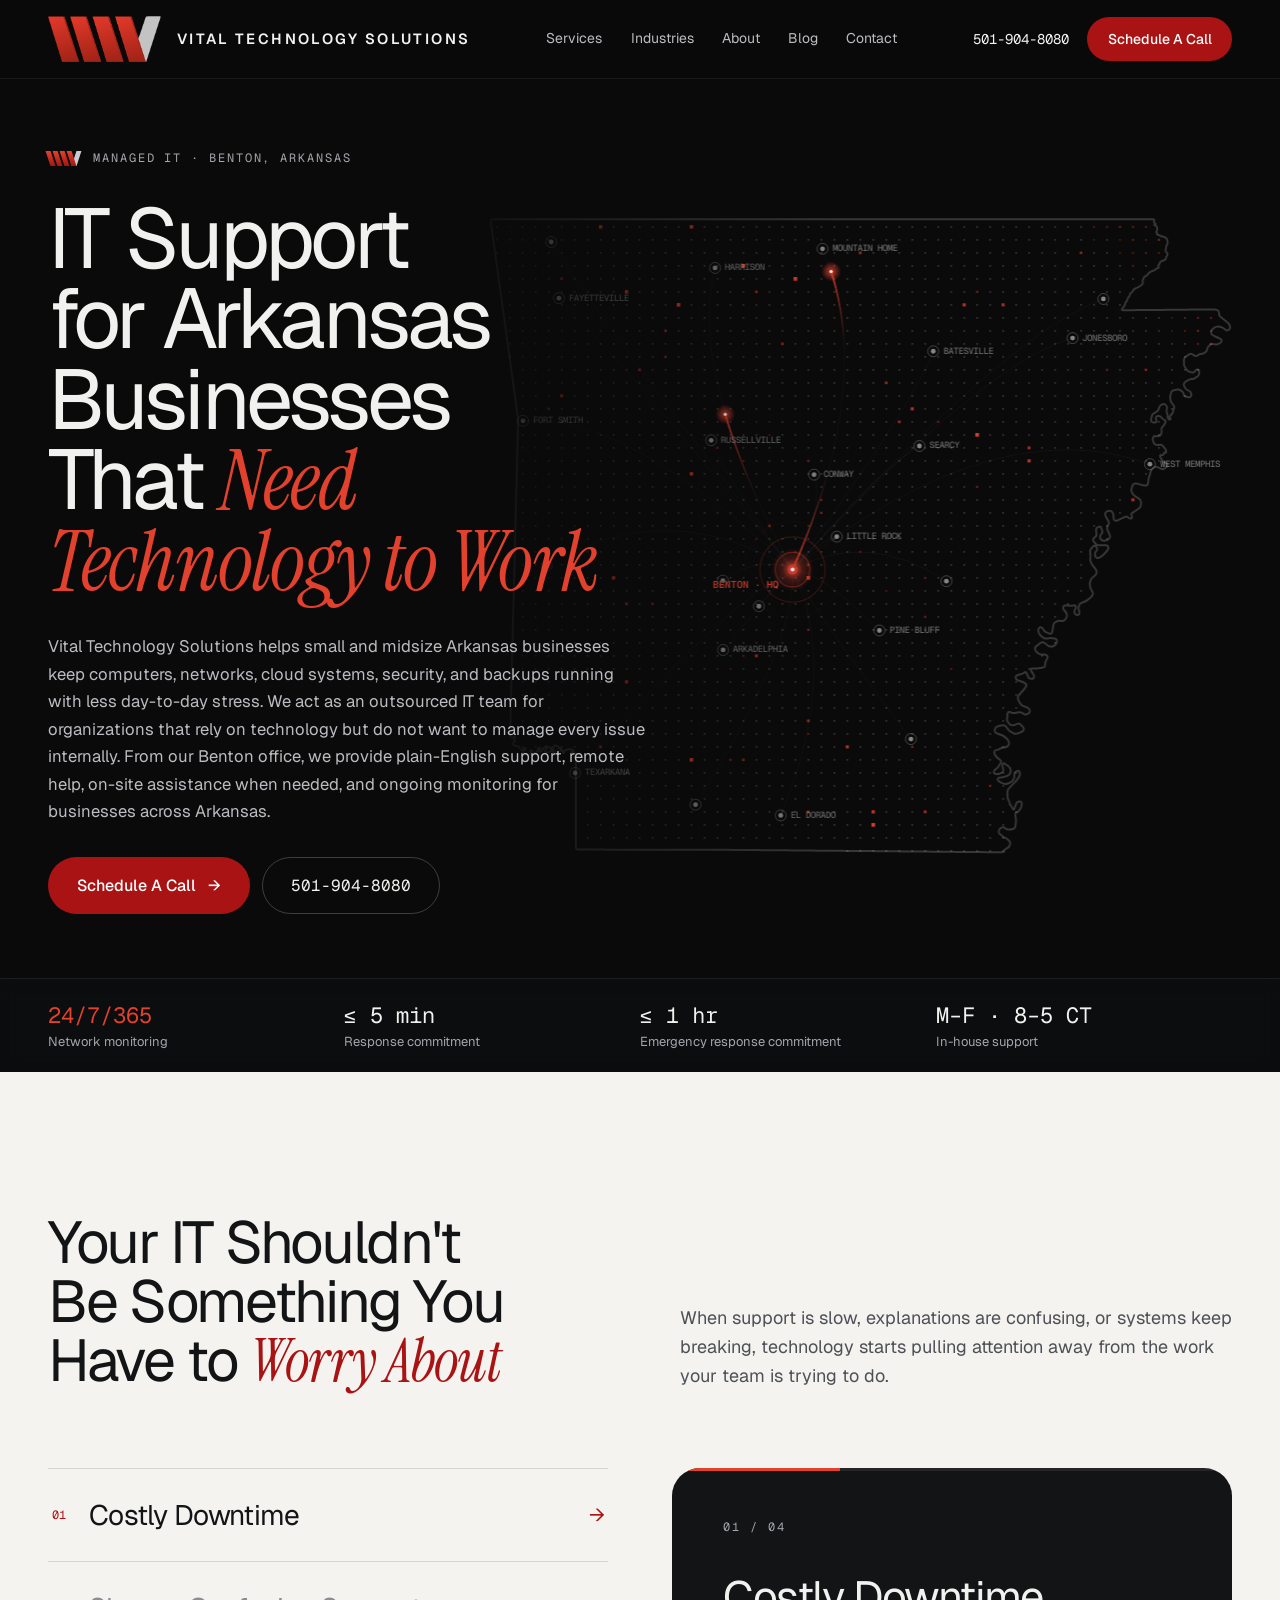
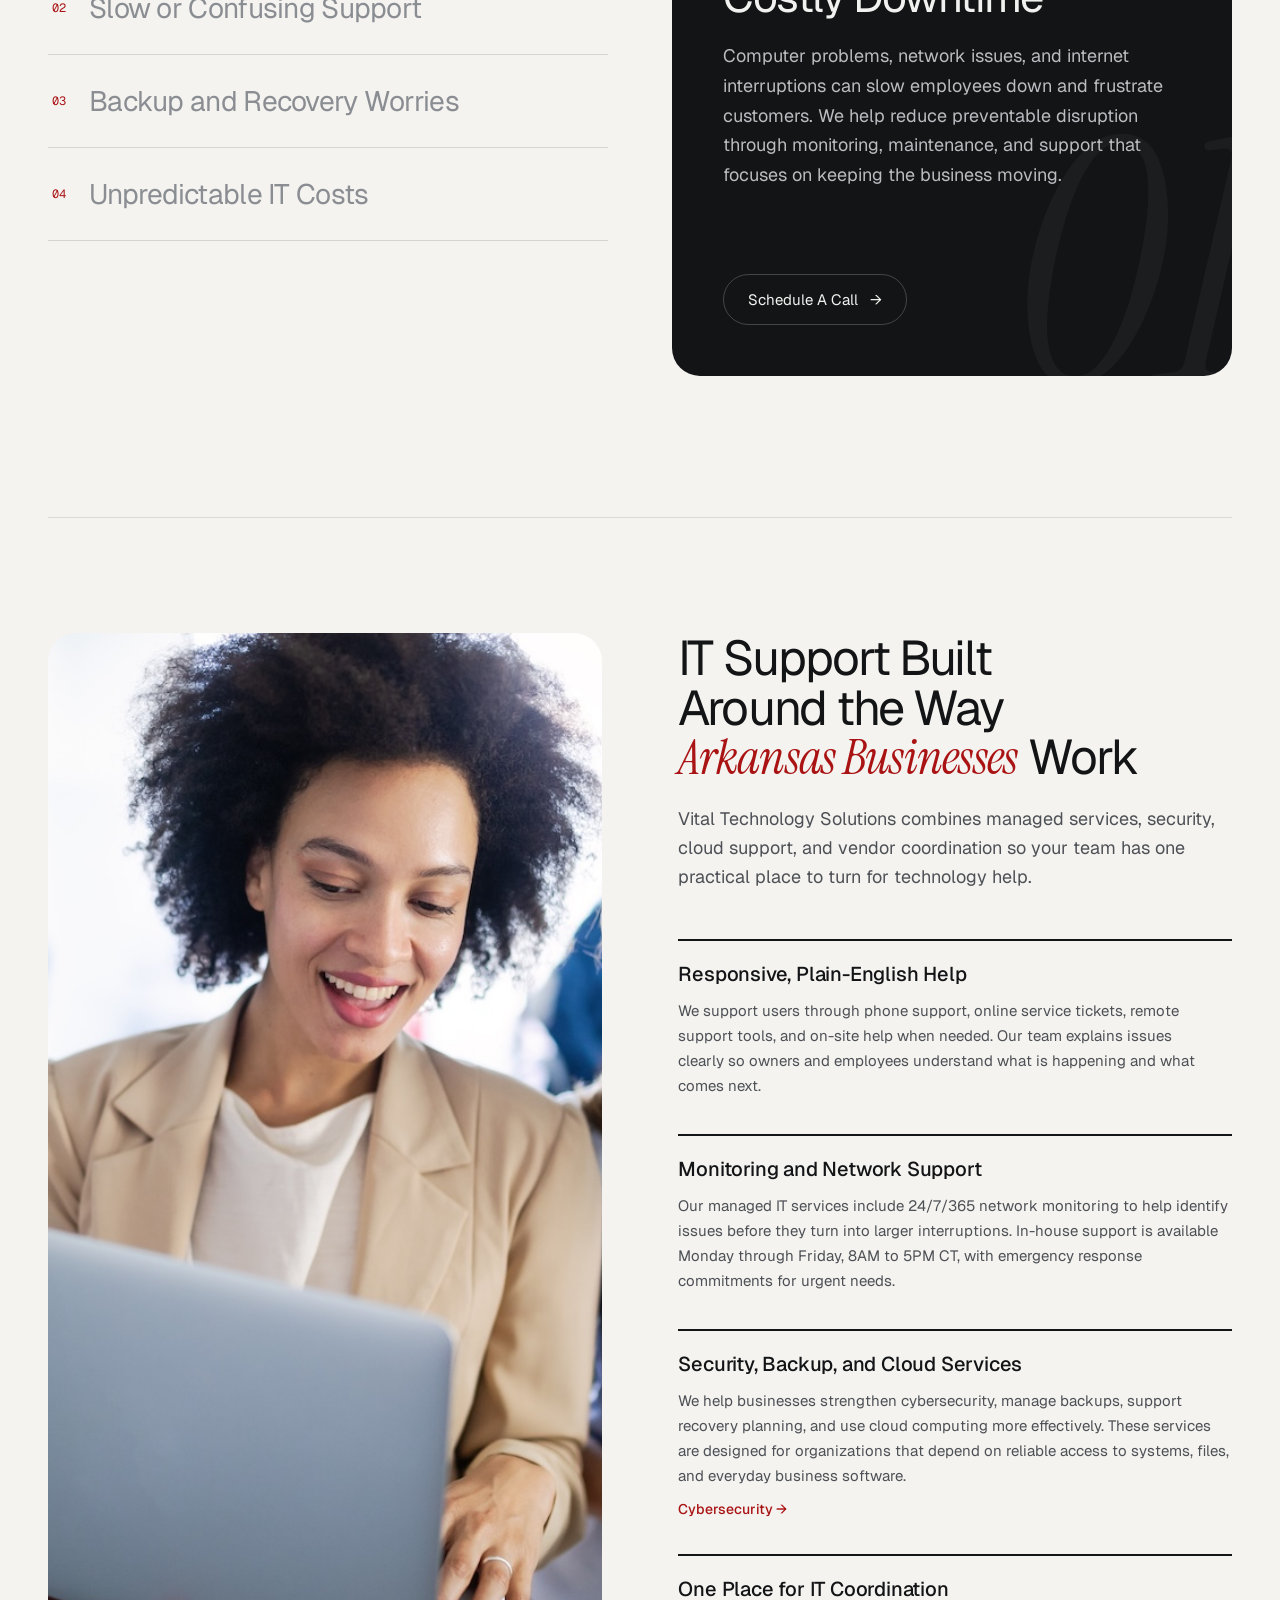
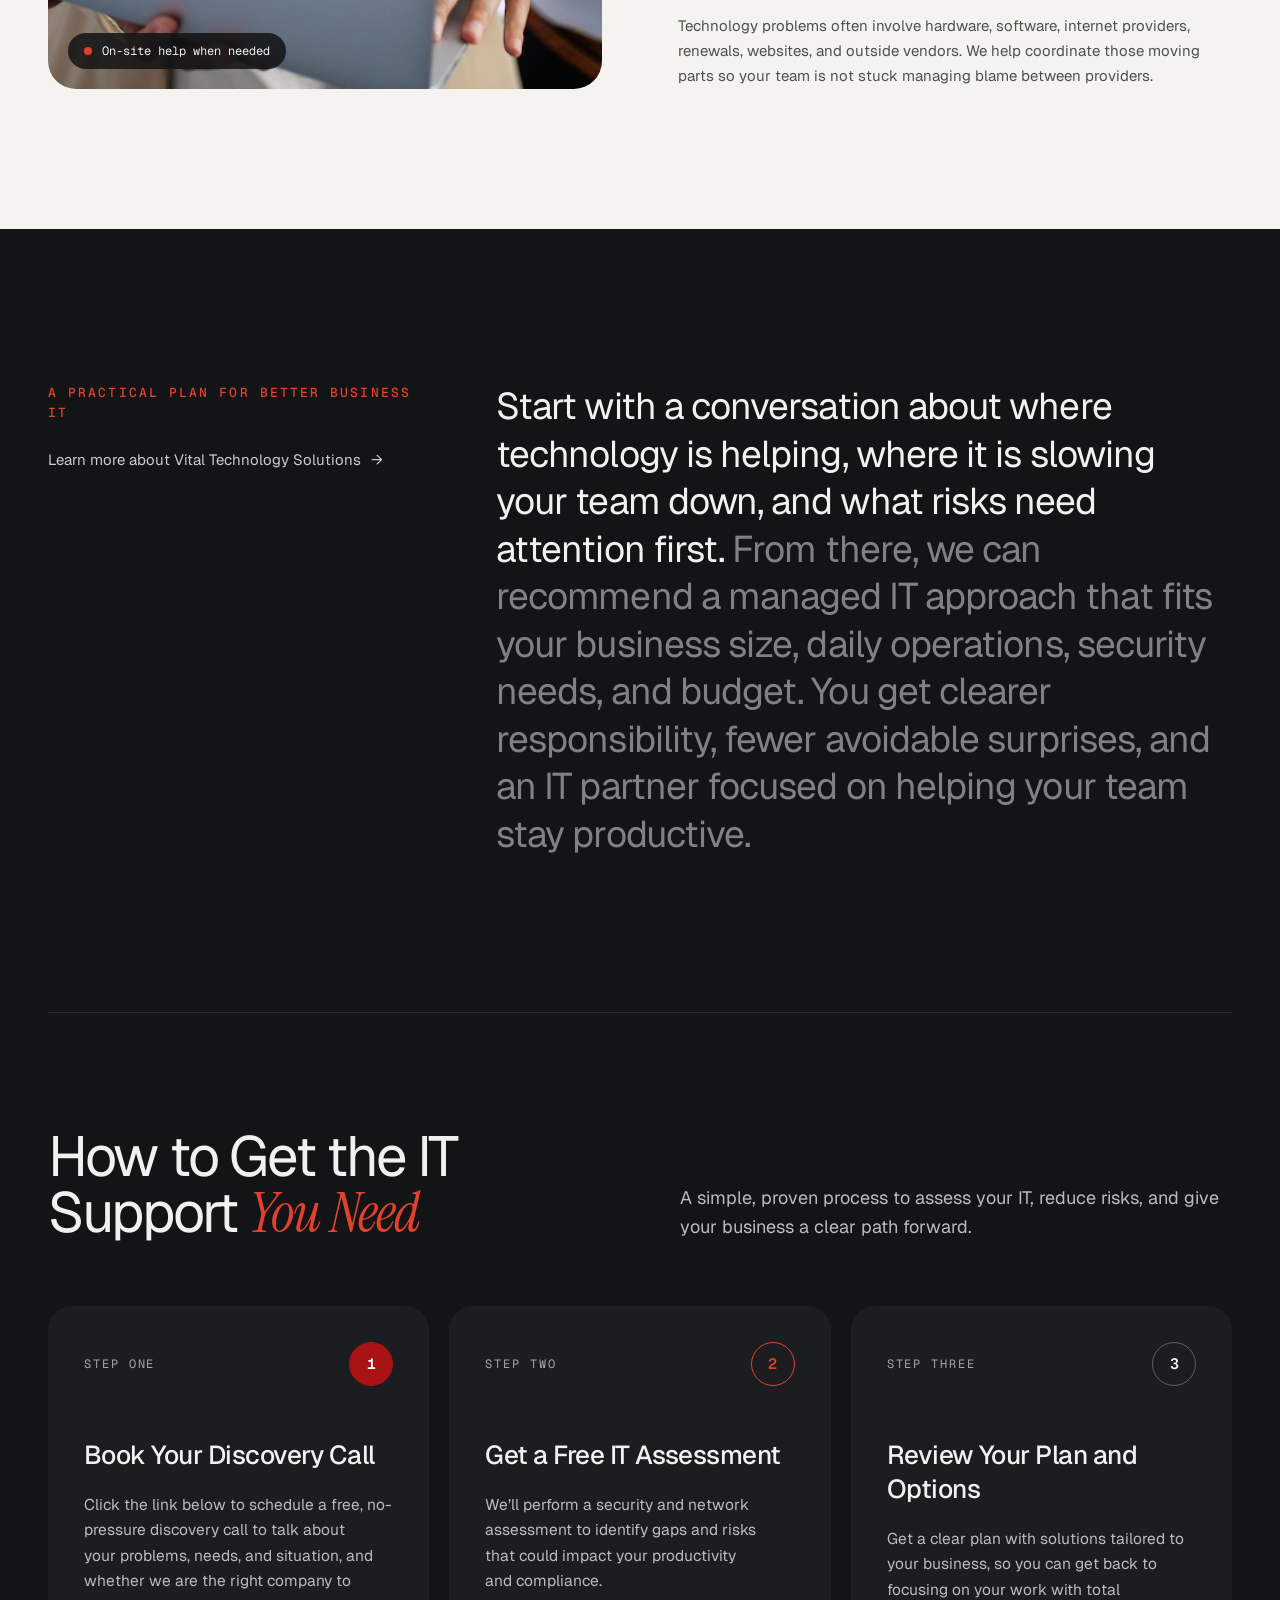
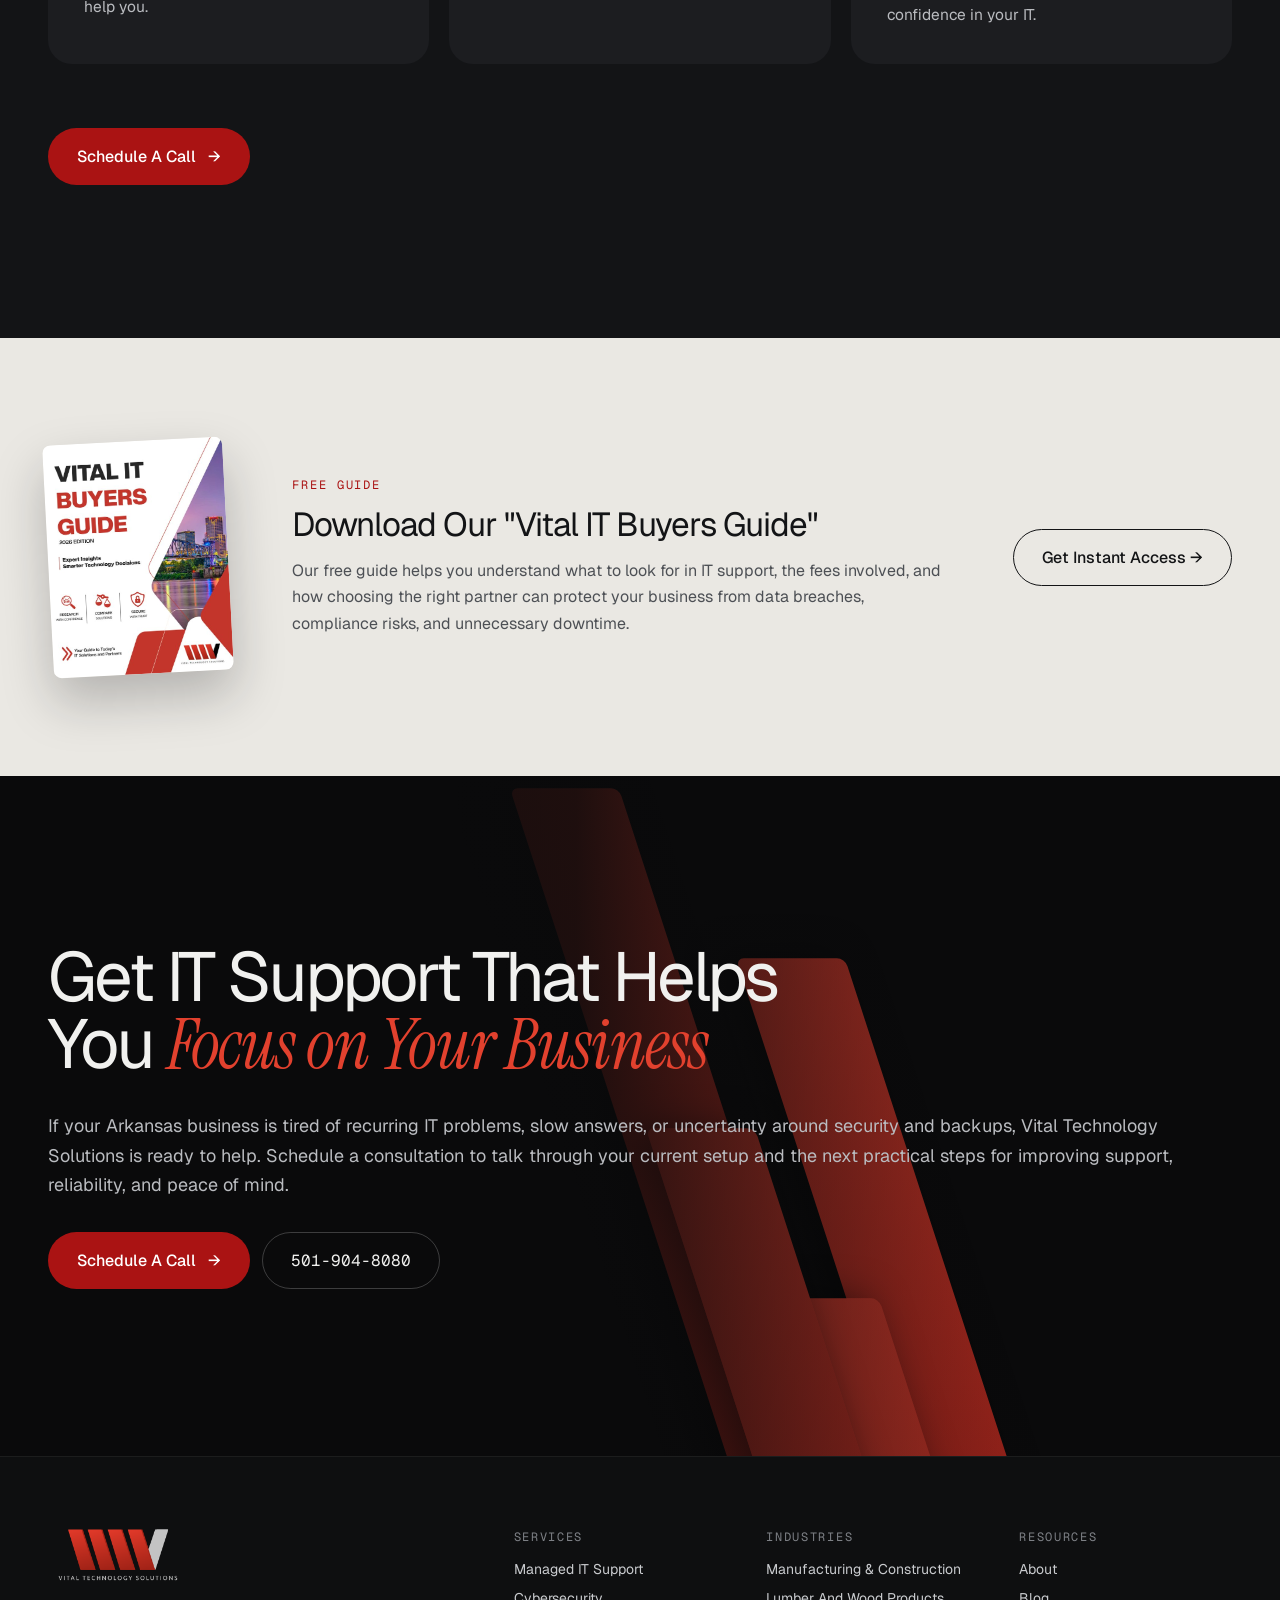
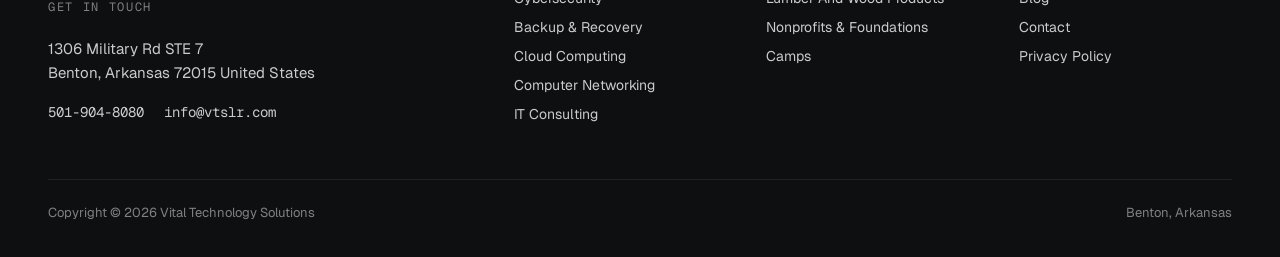
==== commit e385cdc0: "Show company name on one line in the header Drop the two-span stacked name from the header template " ====
--- a/index.html
+++ b/index.html
@@ -21,7 +21,7 @@
     <div class="site-header__inner">
       <a class="brand" href="index.html" aria-label="Vital Technology Solutions home">
         <img src="images/logo-mark.png" alt="" width="113" height="46">
-        <span class="brand__name"><span>Vital Technology</span><span>Solutions</span></span>
+        <span class="brand__name">Vital Technology Solutions</span>
       </a>
       <nav class="site-nav" id="site-nav" aria-label="Main">
         <a href="services.html">Services</a>
--- a/css/styles.css
+++ b/css/styles.css
@@ -148,7 +148,7 @@
   color: var(--body-text);
   text-wrap: pretty;
 }
-.lede--wide { line-height: 1.65; max-width: 620px; }
+.lede--wide { line-height: 1.65; }
 
 .card-text {
   font-size: 15.5px;
@@ -256,7 +256,6 @@
   flex-direction: column;
   gap: 32px;
 }
-.cta__content .heading-cta { max-width: 13ch; }
 
 /* 5. Header
    ========================================================================== */
@@ -282,9 +281,6 @@
 .brand { display: flex; align-items: center; gap: 16px; flex: none; color: var(--off-white); }
 .brand img { width: 113px; height: 46px; }
 .brand__name {
-  display: flex;
-  flex-direction: column;
-  gap: 6px;
   line-height: 1;
   font-size: clamp(12px, 1.15vw, 15px);
   font-weight: 600;
@@ -429,14 +425,14 @@
   font-size: clamp(46px, 6.6vw, 108px);
   line-height: 0.95;
   letter-spacing: -0.045em;
-  max-width: 12.5ch;
+  max-width: 12.5ch; /* keeps the headline clear of the map on the right */
   text-wrap: balance;
 }
 .home-hero__intro {
   font-size: clamp(16px, 1.3vw, 18px);
   line-height: 1.65;
   color: var(--grey-200);
-  max-width: 600px;
+  max-width: 600px; /* same reason: stays left of the map */
   text-wrap: pretty;
 }
 .home-hero__stats {
@@ -613,7 +609,7 @@
 .guide__text { flex: 1 1 420px; display: flex; flex-direction: column; gap: 14px; }
 .guide__text .label { color: var(--accent); }
 .guide__text h2 { font-weight: 400; font-size: clamp(26px, 2.6vw, 38px); line-height: 1.1; letter-spacing: -0.03em; text-wrap: balance; }
-.guide__text p { font-size: 16px; line-height: 1.65; color: var(--body-text); max-width: 720px; text-wrap: pretty; }
+.guide__text p { font-size: 16px; line-height: 1.65; color: var(--body-text); text-wrap: pretty; }
 .guide .btn { flex: none; }
 
 .cta-stripes {
@@ -678,7 +674,7 @@
   letter-spacing: -0.045em;
   text-wrap: balance;
 }
-.about-hero__copy p { line-height: 1.65; max-width: 580px; }
+.about-hero__copy p { line-height: 1.65; }
 .about-hero__portrait { height: clamp(460px, 48vw, 640px); border-radius: 28px 28px 0 0; }
 .about-hero__portrait img { object-position: center 20%; }
 .name-tag {
@@ -702,7 +698,6 @@
   font-size: clamp(30px, 3.8vw, 58px);
   line-height: 1.12;
   letter-spacing: -0.035em;
-  max-width: 22ch;
   text-wrap: balance;
 }
 .story__columns {
@@ -767,7 +762,7 @@
 .about-cta__map { position: absolute; top: -6%; bottom: -6%; right: -8%; width: min(980px, 70%); opacity: 0.6; }
 .about-cta__map ar-network { position: absolute; inset: 0; }
 .about-cta .cta__fade { background: linear-gradient(90deg, var(--black) 0%, rgba(10, 10, 11, 0.85) 40%, rgba(10, 10, 11, 0) 75%); }
-.about-cta .heading-cta { font-size: clamp(40px, 5.2vw, 80px); max-width: 14ch; }
+.about-cta .heading-cta { font-size: clamp(40px, 5.2vw, 80px); }
 
 /* 9. Cybersecurity
    ========================================================================== */
@@ -800,8 +795,7 @@
   letter-spacing: -0.045em;
   text-wrap: balance;
 }
-.cyber-hero__copy .lede { line-height: 1.65; max-width: 580px; }
-.contact-hero .cyber-hero__copy .lede { max-width: none; }
+.cyber-hero__copy .lede { line-height: 1.65; }
 .cyber-hero__diagram { display: flex; flex-direction: column; gap: 20px; width: 100%; max-width: 620px; justify-self: center; }
 .cyber-hero__diagram layered-defense { position: relative; aspect-ratio: 1 / 1; width: 100%; }
 .cyber-hero__caption {
@@ -810,7 +804,6 @@
   line-height: 1.6;
   letter-spacing: 0.04em;
   color: var(--grey-300);
-  max-width: 440px;
 }
 
 .cyber-problems-section { padding: clamp(88px, 11vw, 150px) var(--gutter); }
@@ -1080,8 +1073,11 @@
   .about-cta .cta__fade, .cta__fade { background: rgba(10, 10, 11, 0.72); }
 }
 
+@media (max-width: 680px) {
+  .brand__name { display: none; } /* one-line name needs ~370px; hide it before the header gets crowded */
+}
+
 @media (max-width: 560px) {
-  .brand__name { display: none; }
   .site-footer__grid { grid-template-columns: repeat(2, 1fr); }
   .stats { grid-template-columns: repeat(2, 1fr); gap: 0 16px; }
   .stat { padding: 16px 0; }
